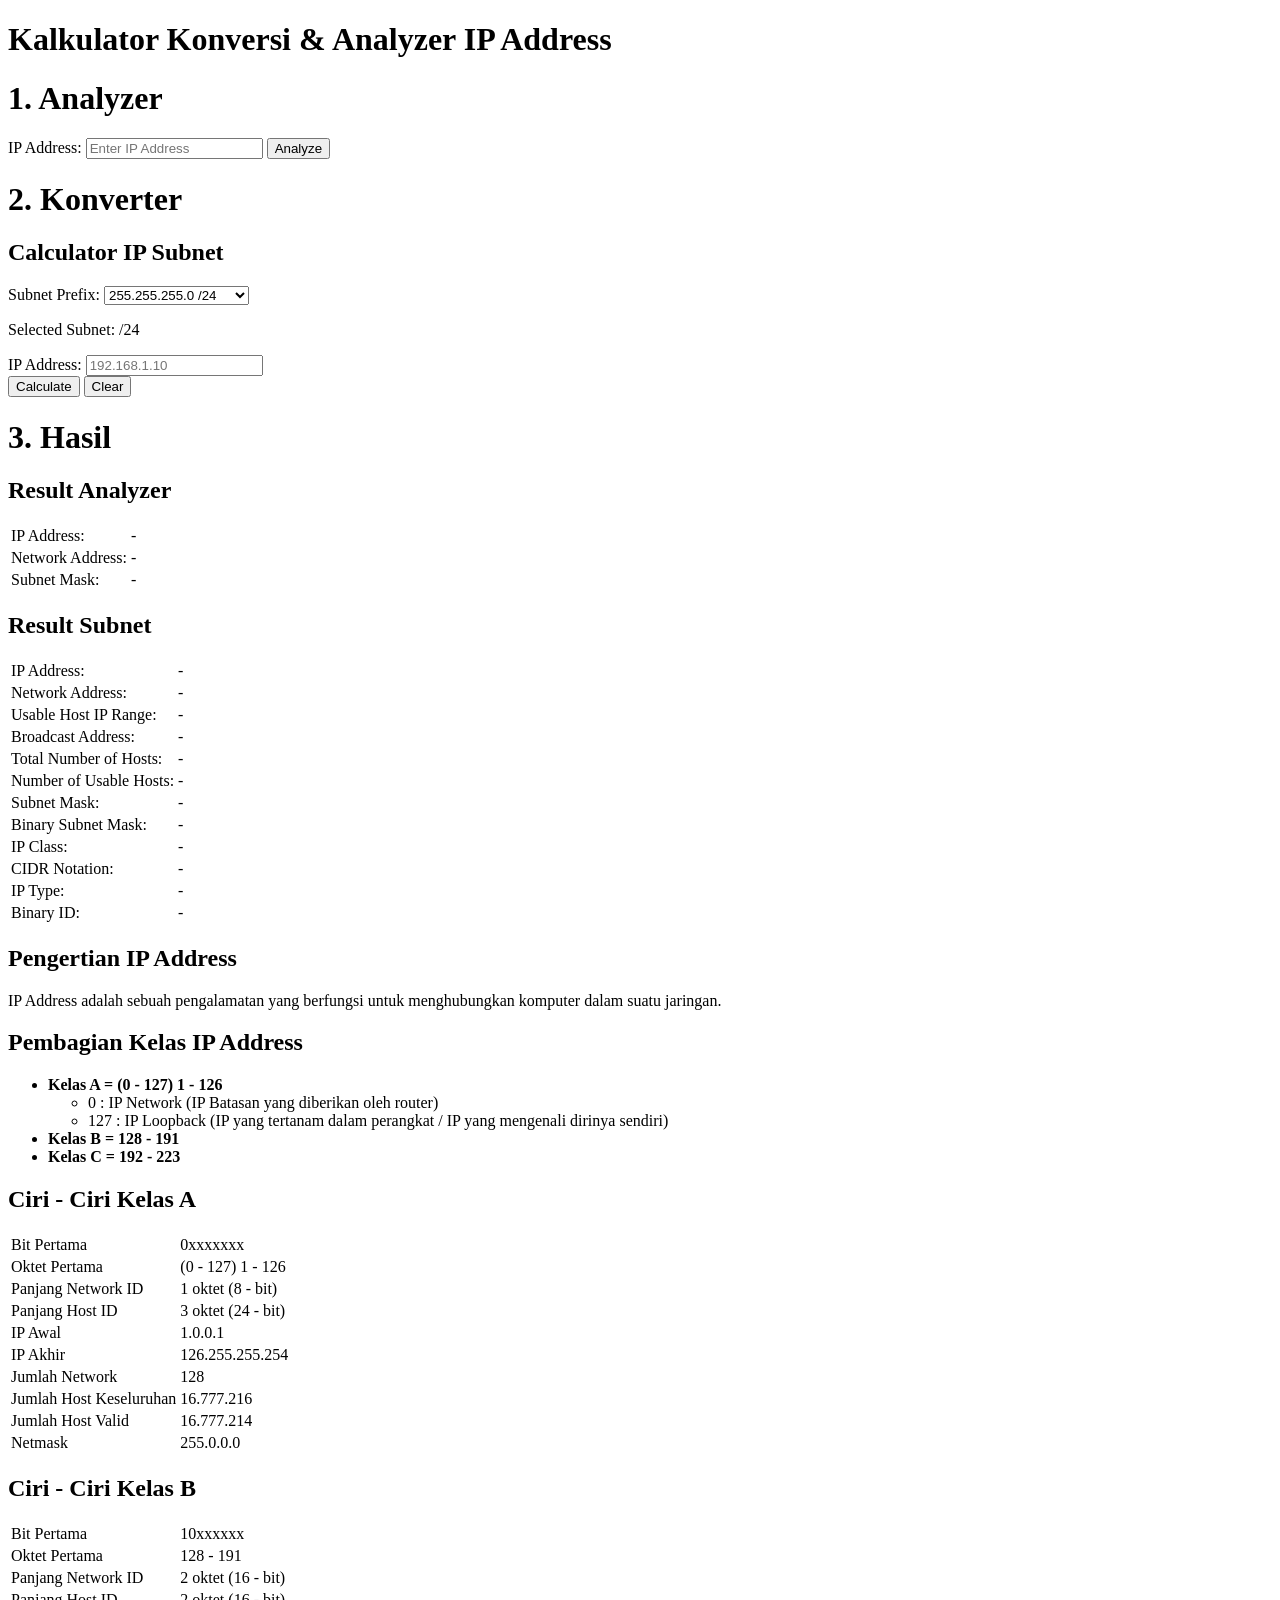
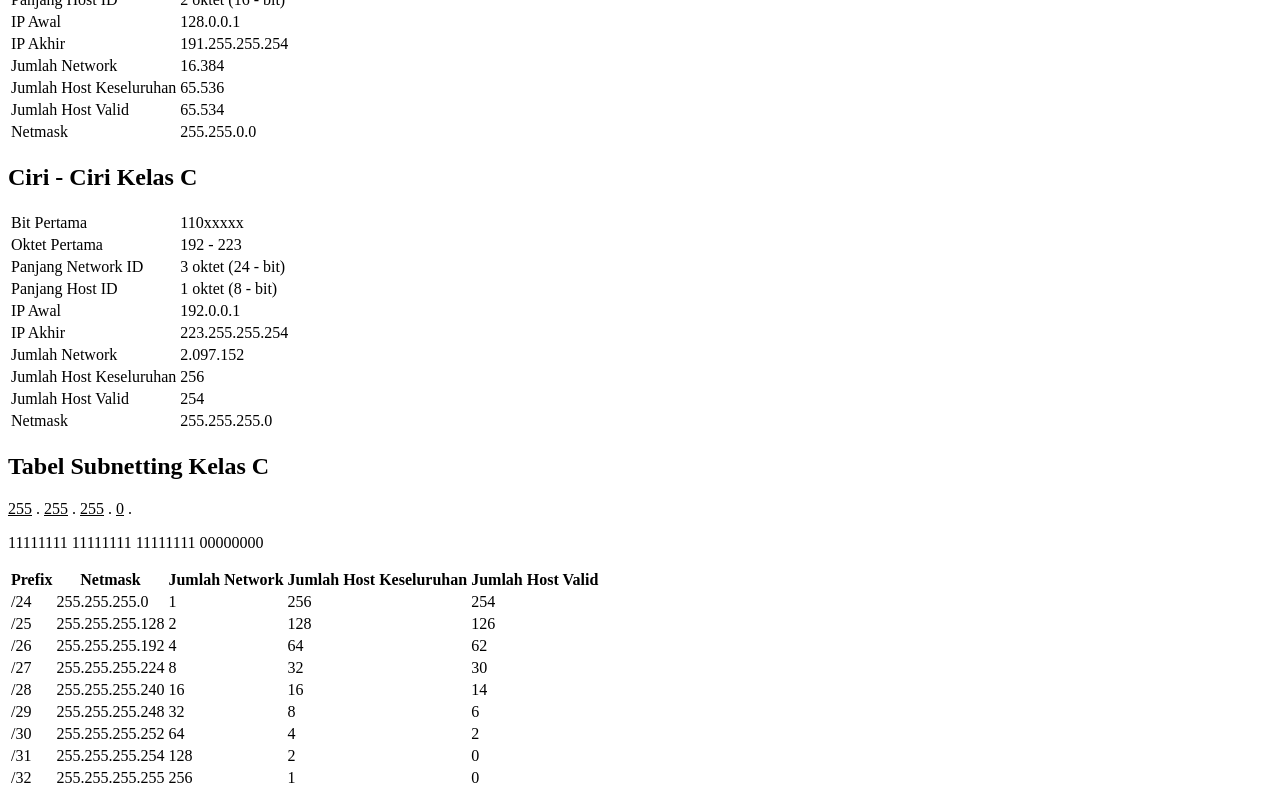
==== (IPv4)-Subnet-Analyzer/index.html @ 28ab00ff "Update HTML structure" ====
<!DOCTYPE html>
<html lang="en">

<head>
    <meta charset="UTF-8">
    <meta name="viewport" content="width=device-width, initial-scale=1.0">
    <title>(IPv4) Subnet Calculator & Analyzer</title>
</head>

<body>

<h1>Kalkulator Konversi & Analyzer IP Address</h1>

<div id="containerUtama">

    <!-- 1. Analyzer -->
    <div class="container" id="containerPertama">
        <h1>1. Analyzer</h1>

        <label for="analyzer-ip-address">IP Address:</label>
        <input type="text" id="analyzer-ip-address" placeholder="Enter IP Address">

        <button type="button" id="btn-analyze">Analyze</button>
    </div>


    <!-- 2. Konverter -->
    <div class="container" id="containerKedua">
        <h1>2. Konverter</h1>
        <h2>Calculator IP Subnet</h2>

        <form id="calculator-form">

            <div>
                <label for="subnet-select">Subnet Prefix:</label>

                <select id="subnet-select" name="subnet">
                    <option value="32">255.255.255.255 /32</option>
                    <option value="31">255.255.255.254 /31</option>
                    <option value="30">255.255.255.252 /30</option>
                    <option value="29">255.255.255.248 /29</option>
                    <option value="28">255.255.255.240 /28</option>
                    <option value="27">255.255.255.224 /27</option>
                    <option value="26">255.255.255.192 /26</option>
                    <option value="25">255.255.255.128 /25</option>
                    <option value="24" selected>255.255.255.0 /24</option>
                </select>

                <p>
                    Selected Subnet:
                    <span id="selected-subnet">/24</span>
                </p>
            </div>

            <div>
                <label for="ip-address">IP Address:</label>
                <input type="text" id="ip-address" name="ip_address" placeholder="192.168.1.10">
            </div>

            <div>
                <button type="button" id="btn-calculate">Calculate</button>
                <button type="reset" id="btn-clear">Clear</button>
            </div>

        </form>
    </div>


    <!-- 3. Hasil -->
    <div class="container" id="containerKetiga">
        <h1>3. Hasil</h1>


        <!-- Result Analyzer -->
        <div class="result-box" id="resultAnalyzer">
            <h2>Result Analyzer</h2>

            <table>
                <tbody>
                    <tr>
                        <td>IP Address:</td>
                        <td id="analyzer-res-ip">-</td>
                    </tr>

                    <tr>
                        <td>Network Address:</td>
                        <td id="analyzer-res-network">-</td>
                    </tr>

                    <tr>
                        <td>Subnet Mask:</td>
                        <td id="analyzer-res-netmask">-</td>
                    </tr>
                </tbody>
            </table>
        </div>


        <!-- Result Subnet -->
        <div class="result-box" id="resultSubnet">
            <h2>Result Subnet</h2>

            <table>
                <tbody>
                    <tr>
                        <td>IP Address:</td>
                        <td id="res-ip">-</td>
                    </tr>

                    <tr>
                        <td>Network Address:</td>
                        <td id="res-network">-</td>
                    </tr>

                    <tr>
                        <td>Usable Host IP Range:</td>
                        <td id="res-range">-</td>
                    </tr>

                    <tr>
                        <td>Broadcast Address:</td>
                        <td id="res-broadcast">-</td>
                    </tr>

                    <tr>
                        <td>Total Number of Hosts:</td>
                        <td id="res-total-hosts">-</td>
                    </tr>

                    <tr>
                        <td>Number of Usable Hosts:</td>
                        <td id="res-usable-hosts">-</td>
                    </tr>

                    <tr>
                        <td>Subnet Mask:</td>
                        <td id="res-netmask">-</td>
                    </tr>

                    <tr>
                        <td>Binary Subnet Mask:</td>
                        <td id="res-binary-netmask">-</td>
                    </tr>

                    <tr>
                        <td>IP Class:</td>
                        <td id="res-class">-</td>
                    </tr>

                    <tr>
                        <td>CIDR Notation:</td>
                        <td id="res-cidr">-</td>
                    </tr>

                    <tr>
                        <td>IP Type:</td>
                        <td id="res-type">-</td>
                    </tr>

                    <tr>
                        <td>Binary ID:</td>
                        <td id="res-binary-id">-</td>
                    </tr>
                </tbody>
            </table>
        </div>

    </div>

</div>


<!-- Teori -->
<div id="containerTeori">

    <!-- Pengertian IP Address -->
    <section id="pengertian-ip">
        <h2>Pengertian IP Address</h2>

        <p>
            IP Address adalah sebuah pengalamatan yang berfungsi untuk
            menghubungkan komputer dalam suatu jaringan.
        </p>

        <h2>Pembagian Kelas IP Address</h2>

        <ul>
            <li>
                <strong>Kelas A = (0 - 127) 1 - 126</strong>
                <ul>
                    <li>0 : IP Network (IP Batasan yang diberikan oleh router)</li>
                    <li>
                        127 : IP Loopback
                        (IP yang tertanam dalam perangkat / IP yang mengenali dirinya sendiri)
                    </li>
                </ul>
            </li>

            <li><strong>Kelas B = 128 - 191</strong></li>
            <li><strong>Kelas C = 192 - 223</strong></li>
        </ul>
    </section>


    <!-- Ciri-Ciri Kelas A -->
    <section class="ip-class" id="kelasA">
        <h2>Ciri - Ciri Kelas A</h2>

        <table>
            <tbody>
                <tr>
                    <td>Bit Pertama</td>
                    <td>0xxxxxxx</td>
                </tr>

                <tr>
                    <td>Oktet Pertama</td>
                    <td>(0 - 127) 1 - 126</td>
                </tr>

                <tr>
                    <td>Panjang Network ID</td>
                    <td>1 oktet (8 - bit)</td>
                </tr>

                <tr>
                    <td>Panjang Host ID</td>
                    <td>3 oktet (24 - bit)</td>
                </tr>

                <tr>
                    <td>IP Awal</td>
                    <td>1.0.0.1</td>
                </tr>

                <tr>
                    <td>IP Akhir</td>
                    <td>126.255.255.254</td>
                </tr>

                <tr>
                    <td>Jumlah Network</td>
                    <td>128</td>
                </tr>

                <tr>
                    <td>Jumlah Host Keseluruhan</td>
                    <td>16.777.216</td>
                </tr>

                <tr>
                    <td>Jumlah Host Valid</td>
                    <td>16.777.214</td>
                </tr>

                <tr>
                    <td>Netmask</td>
                    <td>255.0.0.0</td>
                </tr>
            </tbody>
        </table>
    </section>


    <!-- Ciri-Ciri Kelas B -->
    <section class="ip-class" id="kelasB">
        <h2>Ciri - Ciri Kelas B</h2>

        <table>
            <tbody>
                <tr>
                    <td>Bit Pertama</td>
                    <td>10xxxxxx</td>
                </tr>

                <tr>
                    <td>Oktet Pertama</td>
                    <td>128 - 191</td>
                </tr>

                <tr>
                    <td>Panjang Network ID</td>
                    <td>2 oktet (16 - bit)</td>
                </tr>

                <tr>
                    <td>Panjang Host ID</td>
                    <td>2 oktet (16 - bit)</td>
                </tr>

                <tr>
                    <td>IP Awal</td>
                    <td>128.0.0.1</td>
                </tr>

                <tr>
                    <td>IP Akhir</td>
                    <td>191.255.255.254</td>
                </tr>

                <tr>
                    <td>Jumlah Network</td>
                    <td>16.384</td>
                </tr>

                <tr>
                    <td>Jumlah Host Keseluruhan</td>
                    <td>65.536</td>
                </tr>

                <tr>
                    <td>Jumlah Host Valid</td>
                    <td>65.534</td>
                </tr>

                <tr>
                    <td>Netmask</td>
                    <td>255.255.0.0</td>
                </tr>
            </tbody>
        </table>
    </section>


    <!-- Ciri-Ciri Kelas C -->
    <section class="ip-class" id="kelasC">
        <h2>Ciri - Ciri Kelas C</h2>

        <table>
            <tbody>
                <tr>
                    <td>Bit Pertama</td>
                    <td>110xxxxx</td>
                </tr>

                <tr>
                    <td>Oktet Pertama</td>
                    <td>192 - 223</td>
                </tr>

                <tr>
                    <td>Panjang Network ID</td>
                    <td>3 oktet (24 - bit)</td>
                </tr>

                <tr>
                    <td>Panjang Host ID</td>
                    <td>1 oktet (8 - bit)</td>
                </tr>

                <tr>
                    <td>IP Awal</td>
                    <td>192.0.0.1</td>
                </tr>

                <tr>
                    <td>IP Akhir</td>
                    <td>223.255.255.254</td>
                </tr>

                <tr>
                    <td>Jumlah Network</td>
                    <td>2.097.152</td>
                </tr>

                <tr>
                    <td>Jumlah Host Keseluruhan</td>
                    <td>256</td>
                </tr>

                <tr>
                    <td>Jumlah Host Valid</td>
                    <td>254</td>
                </tr>

                <tr>
                    <td>Netmask</td>
                    <td>255.255.255.0</td>
                </tr>
            </tbody>
        </table>
    </section>


    <!-- Tabel Subnetting Kelas C -->
    <section id="subnetting-kelas-c">
        <h2>Tabel Subnetting Kelas C</h2>

        <p><u>255</u> . <u>255</u> . <u>255</u> . <u>0</u> .</p>
        <p>11111111 11111111 11111111 00000000</p>

        <table>
            <thead>
                <tr>
                    <th>Prefix</th>
                    <th>Netmask</th>
                    <th>Jumlah Network</th>
                    <th>Jumlah Host Keseluruhan</th>
                    <th>Jumlah Host Valid</th>
                </tr>
            </thead>

            <tbody>
                <tr>
                    <td>/24</td>
                    <td>255.255.255.0</td>
                    <td>1</td>
                    <td>256</td>
                    <td>254</td>
                </tr>

                <tr>
                    <td>/25</td>
                    <td>255.255.255.128</td>
                    <td>2</td>
                    <td>128</td>
                    <td>126</td>
                </tr>

                <tr>
                    <td>/26</td>
                    <td>255.255.255.192</td>
                    <td>4</td>
                    <td>64</td>
                    <td>62</td>
                </tr>

                <tr>
                    <td>/27</td>
                    <td>255.255.255.224</td>
                    <td>8</td>
                    <td>32</td>
                    <td>30</td>
                </tr>

                <tr>
                    <td>/28</td>
                    <td>255.255.255.240</td>
                    <td>16</td>
                    <td>16</td>
                    <td>14</td>
                </tr>

                <tr>
                    <td>/29</td>
                    <td>255.255.255.248</td>
                    <td>32</td>
                    <td>8</td>
                    <td>6</td>
                </tr>

                <tr>
                    <td>/30</td>
                    <td>255.255.255.252</td>
                    <td>64</td>
                    <td>4</td>
                    <td>2</td>
                </tr>

                <tr>
                    <td>/31</td>
                    <td>255.255.255.254</td>
                    <td>128</td>
                    <td>2</td>
                    <td>0</td>
                </tr>

                <tr>
                    <td>/32</td>
                    <td>255.255.255.255</td>
                    <td>256</td>
                    <td>1</td>
                    <td>0</td>
                </tr>
            </tbody>
        </table>

    </section>

</div>

</body>

</html>
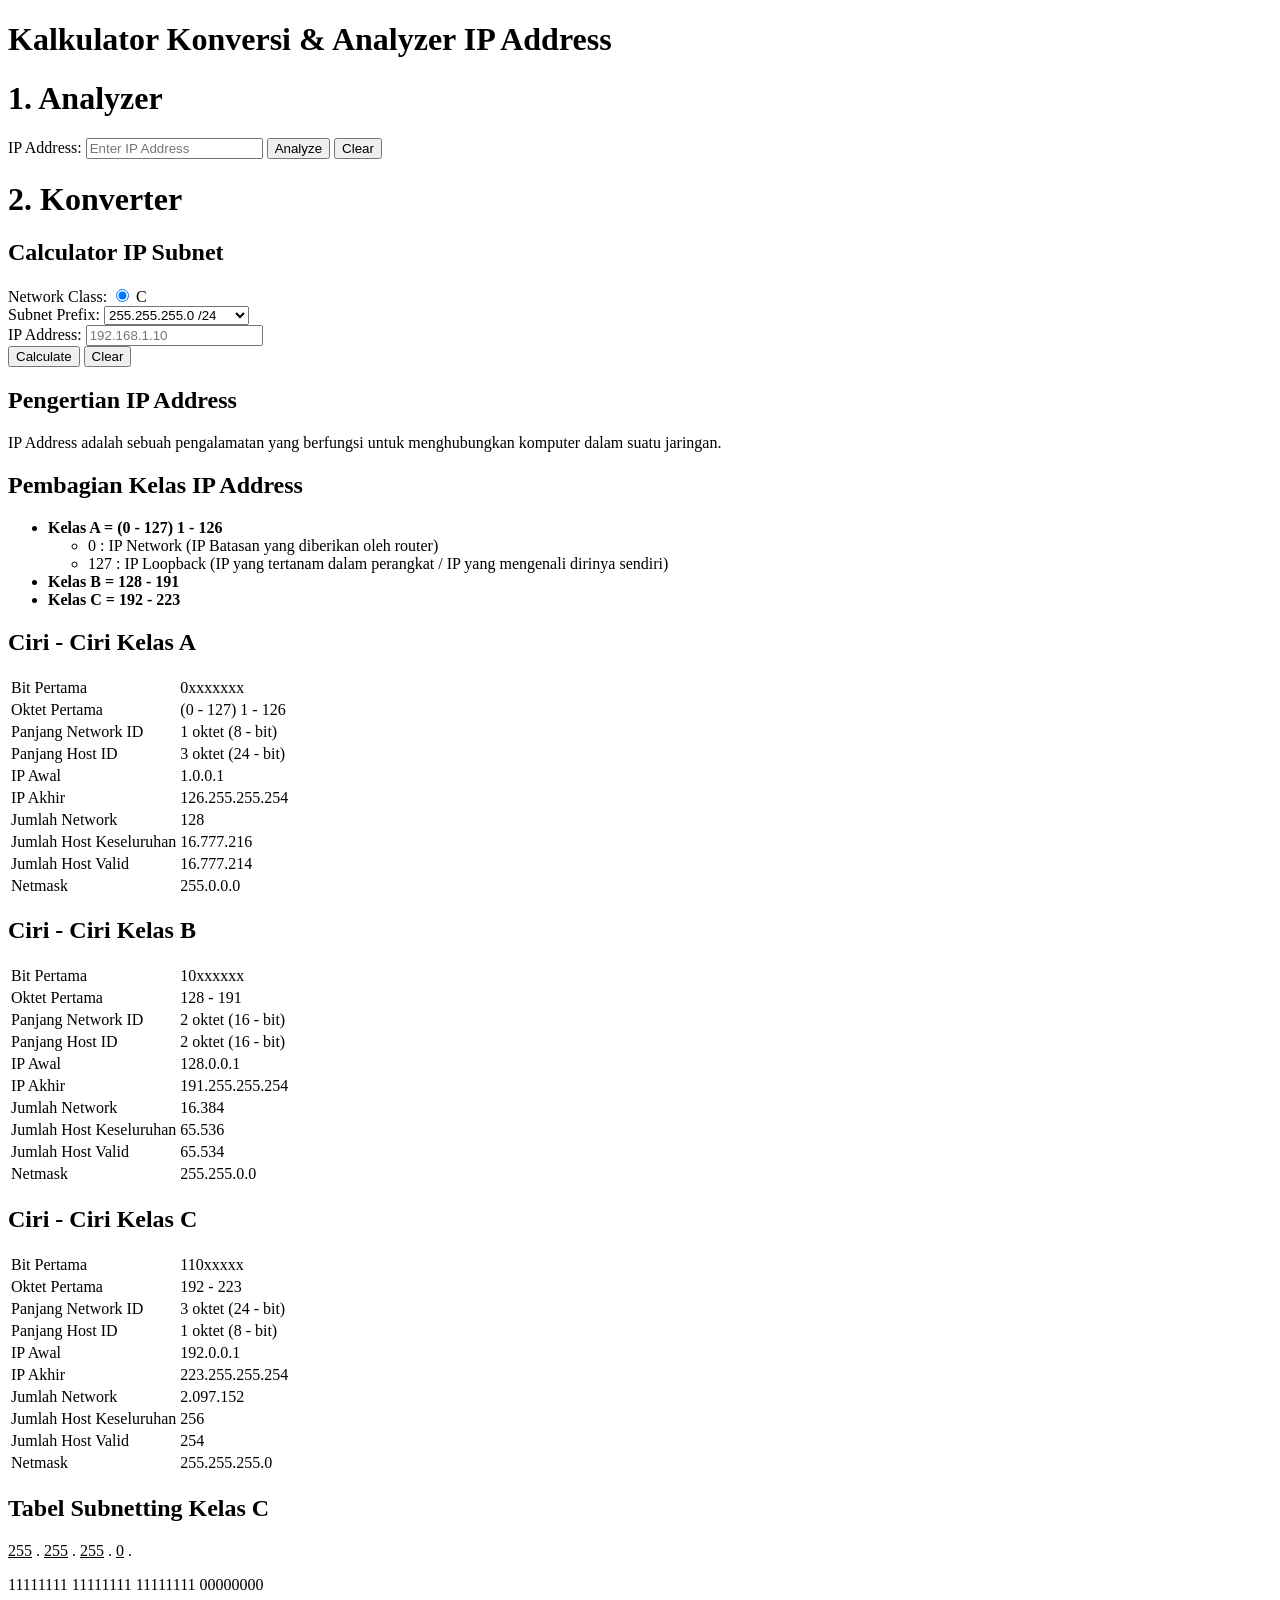
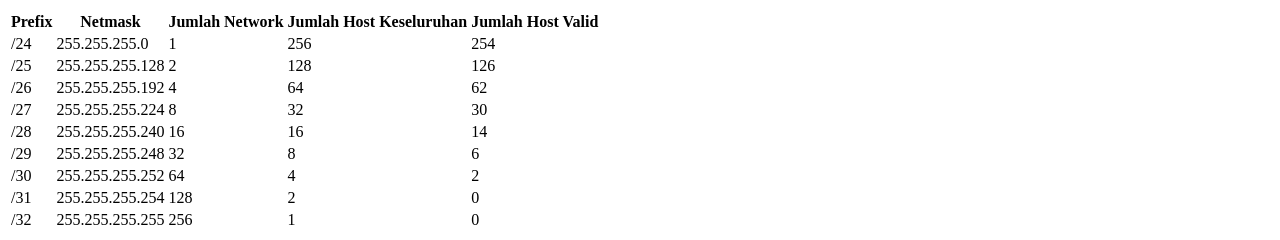
==== commit dca724e2: "feat: add IPv4 subnet analyzer and Class C calculator validation/output in js" ====
--- a/(IPv4)-Subnet-Analyzer/index.html
+++ b/(IPv4)-Subnet-Analyzer/index.html
@@ -9,476 +9,478 @@
 
 <body>
 
-<h1>Kalkulator Konversi & Analyzer IP Address</h1>
-
-<div id="containerUtama">
-
-    <!-- 1. Analyzer -->
-    <div class="container" id="containerPertama">
-        <h1>1. Analyzer</h1>
-
-        <label for="analyzer-ip-address">IP Address:</label>
-        <input type="text" id="analyzer-ip-address" placeholder="Enter IP Address">
-
-        <button type="button" id="btn-analyze">Analyze</button>
+    <h1>Kalkulator Konversi & Analyzer IP Address</h1>
+
+    <div id="containerUtama">
+
+        <!-- 1. Analyzer -->
+        <div class="container" id="containerPertama">
+            <h1>1. Analyzer</h1>
+
+            <label for="analyzer-ip-address">IP Address:</label>
+            <input type="text" id="analyzer-ip-address" placeholder="Enter IP Address">
+
+            <button type="button" id="btn-analyze">Analyze</button>
+            <button type="button" id="btn-clear-analyzer">Clear</button>
+
+            <!-- Hasil Analyzer muncul setelah tombol Analyze ditekan. -->
+            <div class="result-box" id="resultAnalyzer" hidden>
+                <h2>Result Analyzer</h2>
+
+                <table>
+                    <tbody>
+                        <tr>
+                            <td>IP Address:</td>
+                            <td id="analyzer-res-ip">-</td>
+                        </tr>
+                        <tr>
+                            <td>IP Class:</td>
+                            <td id="analyzer-res-class">-</td>
+                        </tr>
+                        <tr>
+                            <td>IP Range:</td>
+                            <td id="analyzer-res-range">-</td>
+                        </tr>
+                        <tr>
+                            <td>Network Address:</td>
+                            <td id="analyzer-res-network">-</td>
+                        </tr>
+                        <tr>
+                            <td>Default Subnet Mask:</td>
+                            <td id="analyzer-res-netmask">-</td>
+                        </tr>
+                        <tr>
+                            <td>Binary IP Address:</td>
+                            <td id="analyzer-res-binary">-</td>
+                        </tr>
+                    </tbody>
+                </table>
+            </div>
+        </div>
+
+
+        <!-- 2. Konverter -->
+        <div class="container" id="containerKedua">
+            <h1>2. Konverter</h1>
+            <h2>Calculator IP Subnet</h2>
+
+            <form id="calculator-form">
+
+                <div>
+                    <span>Network Class:</span>
+                    <input type="radio" id="network-class-c" name="network-class" value="C" checked>
+                    <label for="network-class-c">C</label>
+                </div>
+
+                <div>
+                    <label for="subnet-select">Subnet Prefix:</label>
+
+                    <select id="subnet-select" name="subnet">
+                        <option value="32">255.255.255.255 /32</option>
+                        <option value="31">255.255.255.254 /31</option>
+                        <option value="30">255.255.255.252 /30</option>
+                        <option value="29">255.255.255.248 /29</option>
+                        <option value="28">255.255.255.240 /28</option>
+                        <option value="27">255.255.255.224 /27</option>
+                        <option value="26">255.255.255.192 /26</option>
+                        <option value="25">255.255.255.128 /25</option>
+                        <option value="24" selected>255.255.255.0 /24</option>
+                    </select>
+
+                </div>
+
+                <div>
+                    <label for="ip-address">IP Address:</label>
+                    <input type="text" id="ip-address" name="ip_address" placeholder="192.168.1.10">
+                </div>
+
+                <div>
+                    <button type="button" id="btn-calculate">Calculate</button>
+                    <button type="reset" id="btn-clear">Clear</button>
+                </div>
+
+            </form>
+
+            <!-- Pesan validasi tampil tanpa memindahkan pengguna dari halaman. -->
+            <p id="calculator-message" role="alert" hidden></p>
+
+            <!-- Hasil Calculator muncul setelah tombol Calculate ditekan. -->
+            <div class="result-box" id="resultSubnet" hidden>
+                <h2>Result Subnet</h2>
+
+                <table>
+                    <tbody>
+                        <tr>
+                            <td>IP Address:</td>
+                            <td id="res-ip">-</td>
+                        </tr>
+
+                        <tr>
+                            <td>Network Address:</td>
+                            <td id="res-network">-</td>
+                        </tr>
+
+                        <tr>
+                            <td>Usable Host IP Range:</td>
+                            <td id="res-range">-</td>
+                        </tr>
+
+                        <tr>
+                            <td>Broadcast Address:</td>
+                            <td id="res-broadcast">-</td>
+                        </tr>
+
+                        <tr>
+                            <td>Total Number of Hosts:</td>
+                            <td id="res-total-hosts">-</td>
+                        </tr>
+
+                        <tr>
+                            <td>Number of Usable Hosts:</td>
+                            <td id="res-usable-hosts">-</td>
+                        </tr>
+
+                        <tr>
+                            <td>Subnet Mask:</td>
+                            <td id="res-netmask">-</td>
+                        </tr>
+
+                        <tr>
+                            <td>Binary Subnet Mask:</td>
+                            <td id="res-binary-netmask">-</td>
+                        </tr>
+
+                        <tr>
+                            <td>IP Class:</td>
+                            <td id="res-class">-</td>
+                        </tr>
+
+                        <tr>
+                            <td>CIDR Notation / Short:</td>
+                            <td id="res-cidr">-</td>
+                        </tr>
+
+                        <tr>
+                            <td>Binary ID:</td>
+                            <td id="res-binary-id">-</td>
+                        </tr>
+                    </tbody>
+                </table>
+            </div>
+        </div>
+
     </div>
 
 
-    <!-- 2. Konverter -->
-    <div class="container" id="containerKedua">
-        <h1>2. Konverter</h1>
-        <h2>Calculator IP Subnet</h2>
-
-        <form id="calculator-form">
-
-            <div>
-                <label for="subnet-select">Subnet Prefix:</label>
-
-                <select id="subnet-select" name="subnet">
-                    <option value="32">255.255.255.255 /32</option>
-                    <option value="31">255.255.255.254 /31</option>
-                    <option value="30">255.255.255.252 /30</option>
-                    <option value="29">255.255.255.248 /29</option>
-                    <option value="28">255.255.255.240 /28</option>
-                    <option value="27">255.255.255.224 /27</option>
-                    <option value="26">255.255.255.192 /26</option>
-                    <option value="25">255.255.255.128 /25</option>
-                    <option value="24" selected>255.255.255.0 /24</option>
-                </select>
-
-                <p>
-                    Selected Subnet:
-                    <span id="selected-subnet">/24</span>
-                </p>
-            </div>
-
-            <div>
-                <label for="ip-address">IP Address:</label>
-                <input type="text" id="ip-address" name="ip_address" placeholder="192.168.1.10">
-            </div>
-
-            <div>
-                <button type="button" id="btn-calculate">Calculate</button>
-                <button type="reset" id="btn-clear">Clear</button>
-            </div>
-
-        </form>
-    </div>
-
-
-    <!-- 3. Hasil -->
-    <div class="container" id="containerKetiga">
-        <h1>3. Hasil</h1>
-
-
-        <!-- Result Analyzer -->
-        <div class="result-box" id="resultAnalyzer">
-            <h2>Result Analyzer</h2>
+    <!-- Teori -->
+    <div id="containerTeori">
+
+        <!-- Pengertian IP Address -->
+        <section id="pengertian-ip">
+            <h2>Pengertian IP Address</h2>
+
+            <p>
+                IP Address adalah sebuah pengalamatan yang berfungsi untuk
+                menghubungkan komputer dalam suatu jaringan.
+            </p>
+
+            <h2>Pembagian Kelas IP Address</h2>
+
+            <ul>
+                <li>
+                    <strong>Kelas A = (0 - 127) 1 - 126</strong>
+                    <ul>
+                        <li>0 : IP Network (IP Batasan yang diberikan oleh router)</li>
+                        <li>
+                            127 : IP Loopback
+                            (IP yang tertanam dalam perangkat / IP yang mengenali dirinya sendiri)
+                        </li>
+                    </ul>
+                </li>
+
+                <li><strong>Kelas B = 128 - 191</strong></li>
+                <li><strong>Kelas C = 192 - 223</strong></li>
+            </ul>
+        </section>
+
+
+        <!-- Ciri-Ciri Kelas A -->
+        <section class="ip-class" id="kelasA">
+            <h2>Ciri - Ciri Kelas A</h2>
 
             <table>
                 <tbody>
                     <tr>
-                        <td>IP Address:</td>
-                        <td id="analyzer-res-ip">-</td>
-                    </tr>
-
-                    <tr>
-                        <td>Network Address:</td>
-                        <td id="analyzer-res-network">-</td>
-                    </tr>
-
-                    <tr>
-                        <td>Subnet Mask:</td>
-                        <td id="analyzer-res-netmask">-</td>
+                        <td>Bit Pertama</td>
+                        <td>0xxxxxxx</td>
+                    </tr>
+
+                    <tr>
+                        <td>Oktet Pertama</td>
+                        <td>(0 - 127) 1 - 126</td>
+                    </tr>
+
+                    <tr>
+                        <td>Panjang Network ID</td>
+                        <td>1 oktet (8 - bit)</td>
+                    </tr>
+
+                    <tr>
+                        <td>Panjang Host ID</td>
+                        <td>3 oktet (24 - bit)</td>
+                    </tr>
+
+                    <tr>
+                        <td>IP Awal</td>
+                        <td>1.0.0.1</td>
+                    </tr>
+
+                    <tr>
+                        <td>IP Akhir</td>
+                        <td>126.255.255.254</td>
+                    </tr>
+
+                    <tr>
+                        <td>Jumlah Network</td>
+                        <td>128</td>
+                    </tr>
+
+                    <tr>
+                        <td>Jumlah Host Keseluruhan</td>
+                        <td>16.777.216</td>
+                    </tr>
+
+                    <tr>
+                        <td>Jumlah Host Valid</td>
+                        <td>16.777.214</td>
+                    </tr>
+
+                    <tr>
+                        <td>Netmask</td>
+                        <td>255.0.0.0</td>
                     </tr>
                 </tbody>
             </table>
-        </div>
-
-
-        <!-- Result Subnet -->
-        <div class="result-box" id="resultSubnet">
-            <h2>Result Subnet</h2>
+        </section>
+
+
+        <!-- Ciri-Ciri Kelas B -->
+        <section class="ip-class" id="kelasB">
+            <h2>Ciri - Ciri Kelas B</h2>
 
             <table>
                 <tbody>
                     <tr>
-                        <td>IP Address:</td>
-                        <td id="res-ip">-</td>
-                    </tr>
-
-                    <tr>
-                        <td>Network Address:</td>
-                        <td id="res-network">-</td>
-                    </tr>
-
-                    <tr>
-                        <td>Usable Host IP Range:</td>
-                        <td id="res-range">-</td>
-                    </tr>
-
-                    <tr>
-                        <td>Broadcast Address:</td>
-                        <td id="res-broadcast">-</td>
-                    </tr>
-
-                    <tr>
-                        <td>Total Number of Hosts:</td>
-                        <td id="res-total-hosts">-</td>
-                    </tr>
-
-                    <tr>
-                        <td>Number of Usable Hosts:</td>
-                        <td id="res-usable-hosts">-</td>
-                    </tr>
-
-                    <tr>
-                        <td>Subnet Mask:</td>
-                        <td id="res-netmask">-</td>
-                    </tr>
-
-                    <tr>
-                        <td>Binary Subnet Mask:</td>
-                        <td id="res-binary-netmask">-</td>
-                    </tr>
-
-                    <tr>
-                        <td>IP Class:</td>
-                        <td id="res-class">-</td>
-                    </tr>
-
-                    <tr>
-                        <td>CIDR Notation:</td>
-                        <td id="res-cidr">-</td>
-                    </tr>
-
-                    <tr>
-                        <td>IP Type:</td>
-                        <td id="res-type">-</td>
-                    </tr>
-
-                    <tr>
-                        <td>Binary ID:</td>
-                        <td id="res-binary-id">-</td>
+                        <td>Bit Pertama</td>
+                        <td>10xxxxxx</td>
+                    </tr>
+
+                    <tr>
+                        <td>Oktet Pertama</td>
+                        <td>128 - 191</td>
+                    </tr>
+
+                    <tr>
+                        <td>Panjang Network ID</td>
+                        <td>2 oktet (16 - bit)</td>
+                    </tr>
+
+                    <tr>
+                        <td>Panjang Host ID</td>
+                        <td>2 oktet (16 - bit)</td>
+                    </tr>
+
+                    <tr>
+                        <td>IP Awal</td>
+                        <td>128.0.0.1</td>
+                    </tr>
+
+                    <tr>
+                        <td>IP Akhir</td>
+                        <td>191.255.255.254</td>
+                    </tr>
+
+                    <tr>
+                        <td>Jumlah Network</td>
+                        <td>16.384</td>
+                    </tr>
+
+                    <tr>
+                        <td>Jumlah Host Keseluruhan</td>
+                        <td>65.536</td>
+                    </tr>
+
+                    <tr>
+                        <td>Jumlah Host Valid</td>
+                        <td>65.534</td>
+                    </tr>
+
+                    <tr>
+                        <td>Netmask</td>
+                        <td>255.255.0.0</td>
                     </tr>
                 </tbody>
             </table>
-        </div>
+        </section>
+
+
+        <!-- Ciri-Ciri Kelas C -->
+        <section class="ip-class" id="kelasC">
+            <h2>Ciri - Ciri Kelas C</h2>
+
+            <table>
+                <tbody>
+                    <tr>
+                        <td>Bit Pertama</td>
+                        <td>110xxxxx</td>
+                    </tr>
+
+                    <tr>
+                        <td>Oktet Pertama</td>
+                        <td>192 - 223</td>
+                    </tr>
+
+                    <tr>
+                        <td>Panjang Network ID</td>
+                        <td>3 oktet (24 - bit)</td>
+                    </tr>
+
+                    <tr>
+                        <td>Panjang Host ID</td>
+                        <td>1 oktet (8 - bit)</td>
+                    </tr>
+
+                    <tr>
+                        <td>IP Awal</td>
+                        <td>192.0.0.1</td>
+                    </tr>
+
+                    <tr>
+                        <td>IP Akhir</td>
+                        <td>223.255.255.254</td>
+                    </tr>
+
+                    <tr>
+                        <td>Jumlah Network</td>
+                        <td>2.097.152</td>
+                    </tr>
+
+                    <tr>
+                        <td>Jumlah Host Keseluruhan</td>
+                        <td>256</td>
+                    </tr>
+
+                    <tr>
+                        <td>Jumlah Host Valid</td>
+                        <td>254</td>
+                    </tr>
+
+                    <tr>
+                        <td>Netmask</td>
+                        <td>255.255.255.0</td>
+                    </tr>
+                </tbody>
+            </table>
+        </section>
+
+
+        <!-- Tabel Subnetting Kelas C -->
+        <section id="subnetting-kelas-c">
+            <h2>Tabel Subnetting Kelas C</h2>
+
+            <p><u>255</u> . <u>255</u> . <u>255</u> . <u>0</u> .</p>
+            <p>11111111 11111111 11111111 00000000</p>
+
+            <table>
+                <thead>
+                    <tr>
+                        <th>Prefix</th>
+                        <th>Netmask</th>
+                        <th>Jumlah Network</th>
+                        <th>Jumlah Host Keseluruhan</th>
+                        <th>Jumlah Host Valid</th>
+                    </tr>
+                </thead>
+
+                <tbody>
+                    <tr>
+                        <td>/24</td>
+                        <td>255.255.255.0</td>
+                        <td>1</td>
+                        <td>256</td>
+                        <td>254</td>
+                    </tr>
+
+                    <tr>
+                        <td>/25</td>
+                        <td>255.255.255.128</td>
+                        <td>2</td>
+                        <td>128</td>
+                        <td>126</td>
+                    </tr>
+
+                    <tr>
+                        <td>/26</td>
+                        <td>255.255.255.192</td>
+                        <td>4</td>
+                        <td>64</td>
+                        <td>62</td>
+                    </tr>
+
+                    <tr>
+                        <td>/27</td>
+                        <td>255.255.255.224</td>
+                        <td>8</td>
+                        <td>32</td>
+                        <td>30</td>
+                    </tr>
+
+                    <tr>
+                        <td>/28</td>
+                        <td>255.255.255.240</td>
+                        <td>16</td>
+                        <td>16</td>
+                        <td>14</td>
+                    </tr>
+
+                    <tr>
+                        <td>/29</td>
+                        <td>255.255.255.248</td>
+                        <td>32</td>
+                        <td>8</td>
+                        <td>6</td>
+                    </tr>
+
+                    <tr>
+                        <td>/30</td>
+                        <td>255.255.255.252</td>
+                        <td>64</td>
+                        <td>4</td>
+                        <td>2</td>
+                    </tr>
+
+                    <tr>
+                        <td>/31</td>
+                        <td>255.255.255.254</td>
+                        <td>128</td>
+                        <td>2</td>
+                        <td>0</td>
+                    </tr>
+
+                    <tr>
+                        <td>/32</td>
+                        <td>255.255.255.255</td>
+                        <td>256</td>
+                        <td>1</td>
+                        <td>0</td>
+                    </tr>
+                </tbody>
+            </table>
+
+        </section>
 
     </div>
-
-</div>
-
-
-<!-- Teori -->
-<div id="containerTeori">
-
-    <!-- Pengertian IP Address -->
-    <section id="pengertian-ip">
-        <h2>Pengertian IP Address</h2>
-
-        <p>
-            IP Address adalah sebuah pengalamatan yang berfungsi untuk
-            menghubungkan komputer dalam suatu jaringan.
-        </p>
-
-        <h2>Pembagian Kelas IP Address</h2>
-
-        <ul>
-            <li>
-                <strong>Kelas A = (0 - 127) 1 - 126</strong>
-                <ul>
-                    <li>0 : IP Network (IP Batasan yang diberikan oleh router)</li>
-                    <li>
-                        127 : IP Loopback
-                        (IP yang tertanam dalam perangkat / IP yang mengenali dirinya sendiri)
-                    </li>
-                </ul>
-            </li>
-
-            <li><strong>Kelas B = 128 - 191</strong></li>
-            <li><strong>Kelas C = 192 - 223</strong></li>
-        </ul>
-    </section>
-
-
-    <!-- Ciri-Ciri Kelas A -->
-    <section class="ip-class" id="kelasA">
-        <h2>Ciri - Ciri Kelas A</h2>
-
-        <table>
-            <tbody>
-                <tr>
-                    <td>Bit Pertama</td>
-                    <td>0xxxxxxx</td>
-                </tr>
-
-                <tr>
-                    <td>Oktet Pertama</td>
-                    <td>(0 - 127) 1 - 126</td>
-                </tr>
-
-                <tr>
-                    <td>Panjang Network ID</td>
-                    <td>1 oktet (8 - bit)</td>
-                </tr>
-
-                <tr>
-                    <td>Panjang Host ID</td>
-                    <td>3 oktet (24 - bit)</td>
-                </tr>
-
-                <tr>
-                    <td>IP Awal</td>
-                    <td>1.0.0.1</td>
-                </tr>
-
-                <tr>
-                    <td>IP Akhir</td>
-                    <td>126.255.255.254</td>
-                </tr>
-
-                <tr>
-                    <td>Jumlah Network</td>
-                    <td>128</td>
-                </tr>
-
-                <tr>
-                    <td>Jumlah Host Keseluruhan</td>
-                    <td>16.777.216</td>
-                </tr>
-
-                <tr>
-                    <td>Jumlah Host Valid</td>
-                    <td>16.777.214</td>
-                </tr>
-
-                <tr>
-                    <td>Netmask</td>
-                    <td>255.0.0.0</td>
-                </tr>
-            </tbody>
-        </table>
-    </section>
-
-
-    <!-- Ciri-Ciri Kelas B -->
-    <section class="ip-class" id="kelasB">
-        <h2>Ciri - Ciri Kelas B</h2>
-
-        <table>
-            <tbody>
-                <tr>
-                    <td>Bit Pertama</td>
-                    <td>10xxxxxx</td>
-                </tr>
-
-                <tr>
-                    <td>Oktet Pertama</td>
-                    <td>128 - 191</td>
-                </tr>
-
-                <tr>
-                    <td>Panjang Network ID</td>
-                    <td>2 oktet (16 - bit)</td>
-                </tr>
-
-                <tr>
-                    <td>Panjang Host ID</td>
-                    <td>2 oktet (16 - bit)</td>
-                </tr>
-
-                <tr>
-                    <td>IP Awal</td>
-                    <td>128.0.0.1</td>
-                </tr>
-
-                <tr>
-                    <td>IP Akhir</td>
-                    <td>191.255.255.254</td>
-                </tr>
-
-                <tr>
-                    <td>Jumlah Network</td>
-                    <td>16.384</td>
-                </tr>
-
-                <tr>
-                    <td>Jumlah Host Keseluruhan</td>
-                    <td>65.536</td>
-                </tr>
-
-                <tr>
-                    <td>Jumlah Host Valid</td>
-                    <td>65.534</td>
-                </tr>
-
-                <tr>
-                    <td>Netmask</td>
-                    <td>255.255.0.0</td>
-                </tr>
-            </tbody>
-        </table>
-    </section>
-
-
-    <!-- Ciri-Ciri Kelas C -->
-    <section class="ip-class" id="kelasC">
-        <h2>Ciri - Ciri Kelas C</h2>
-
-        <table>
-            <tbody>
-                <tr>
-                    <td>Bit Pertama</td>
-                    <td>110xxxxx</td>
-                </tr>
-
-                <tr>
-                    <td>Oktet Pertama</td>
-                    <td>192 - 223</td>
-                </tr>
-
-                <tr>
-                    <td>Panjang Network ID</td>
-                    <td>3 oktet (24 - bit)</td>
-                </tr>
-
-                <tr>
-                    <td>Panjang Host ID</td>
-                    <td>1 oktet (8 - bit)</td>
-                </tr>
-
-                <tr>
-                    <td>IP Awal</td>
-                    <td>192.0.0.1</td>
-                </tr>
-
-                <tr>
-                    <td>IP Akhir</td>
-                    <td>223.255.255.254</td>
-                </tr>
-
-                <tr>
-                    <td>Jumlah Network</td>
-                    <td>2.097.152</td>
-                </tr>
-
-                <tr>
-                    <td>Jumlah Host Keseluruhan</td>
-                    <td>256</td>
-                </tr>
-
-                <tr>
-                    <td>Jumlah Host Valid</td>
-                    <td>254</td>
-                </tr>
-
-                <tr>
-                    <td>Netmask</td>
-                    <td>255.255.255.0</td>
-                </tr>
-            </tbody>
-        </table>
-    </section>
-
-
-    <!-- Tabel Subnetting Kelas C -->
-    <section id="subnetting-kelas-c">
-        <h2>Tabel Subnetting Kelas C</h2>
-
-        <p><u>255</u> . <u>255</u> . <u>255</u> . <u>0</u> .</p>
-        <p>11111111 11111111 11111111 00000000</p>
-
-        <table>
-            <thead>
-                <tr>
-                    <th>Prefix</th>
-                    <th>Netmask</th>
-                    <th>Jumlah Network</th>
-                    <th>Jumlah Host Keseluruhan</th>
-                    <th>Jumlah Host Valid</th>
-                </tr>
-            </thead>
-
-            <tbody>
-                <tr>
-                    <td>/24</td>
-                    <td>255.255.255.0</td>
-                    <td>1</td>
-                    <td>256</td>
-                    <td>254</td>
-                </tr>
-
-                <tr>
-                    <td>/25</td>
-                    <td>255.255.255.128</td>
-                    <td>2</td>
-                    <td>128</td>
-                    <td>126</td>
-                </tr>
-
-                <tr>
-                    <td>/26</td>
-                    <td>255.255.255.192</td>
-                    <td>4</td>
-                    <td>64</td>
-                    <td>62</td>
-                </tr>
-
-                <tr>
-                    <td>/27</td>
-                    <td>255.255.255.224</td>
-                    <td>8</td>
-                    <td>32</td>
-                    <td>30</td>
-                </tr>
-
-                <tr>
-                    <td>/28</td>
-                    <td>255.255.255.240</td>
-                    <td>16</td>
-                    <td>16</td>
-                    <td>14</td>
-                </tr>
-
-                <tr>
-                    <td>/29</td>
-                    <td>255.255.255.248</td>
-                    <td>32</td>
-                    <td>8</td>
-                    <td>6</td>
-                </tr>
-
-                <tr>
-                    <td>/30</td>
-                    <td>255.255.255.252</td>
-                    <td>64</td>
-                    <td>4</td>
-                    <td>2</td>
-                </tr>
-
-                <tr>
-                    <td>/31</td>
-                    <td>255.255.255.254</td>
-                    <td>128</td>
-                    <td>2</td>
-                    <td>0</td>
-                </tr>
-
-                <tr>
-                    <td>/32</td>
-                    <td>255.255.255.255</td>
-                    <td>256</td>
-                    <td>1</td>
-                    <td>0</td>
-                </tr>
-            </tbody>
-        </table>
-
-    </section>
-
-</div>
-
+    <script src="index.js"></script>
 </body>
 
-</html>+</html>
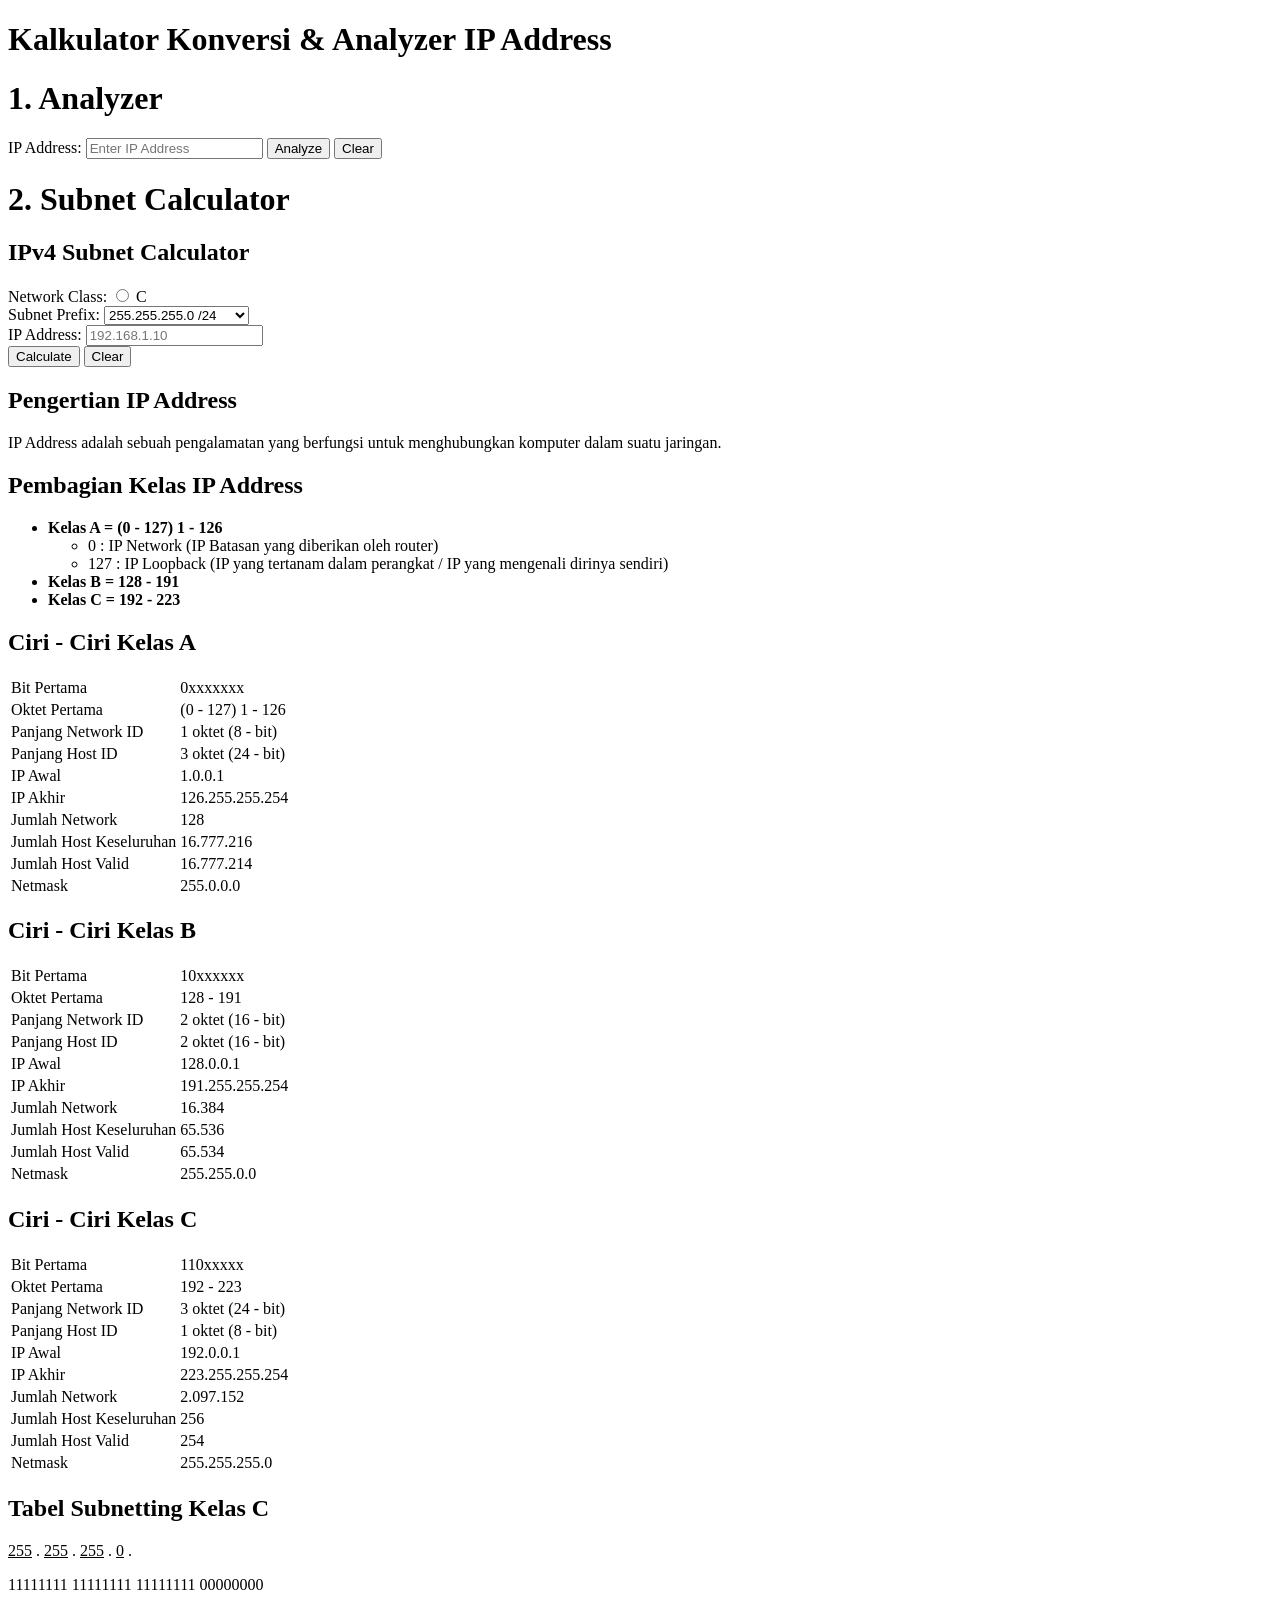
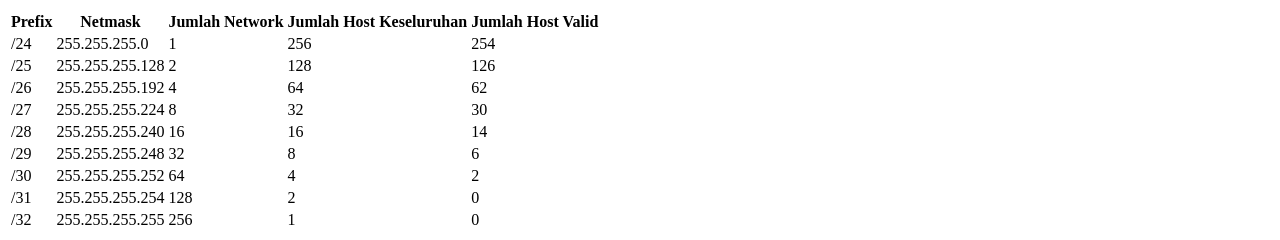
==== commit 957b2a72: "Fix: Adjusting Logic & Adding readme.md details" ====
--- a/(IPv4)-Subnet-Analyzer/index.html
+++ b/(IPv4)-Subnet-Analyzer/index.html
@@ -61,14 +61,14 @@
 
         <!-- 2. Konverter -->
         <div class="container" id="containerKedua">
-            <h1>2. Konverter</h1>
-            <h2>Calculator IP Subnet</h2>
+            <h1>2. Subnet Calculator</h1>
+            <h2>IPv4 Subnet Calculator</h2>
 
             <form id="calculator-form">
 
                 <div>
                     <span>Network Class:</span>
-                    <input type="radio" id="network-class-c" name="network-class" value="C" checked>
+                    <input type="radio" id="network-class-c" name="network-class" value="C">
                     <label for="network-class-c">C</label>
                 </div>
 
@@ -76,7 +76,7 @@
                     <label for="subnet-select">Subnet Prefix:</label>
 
                     <select id="subnet-select" name="subnet">
-                        <option value="32">255.255.255.255 /32</option>
+                        <!-- Kelas C -->
                         <option value="31">255.255.255.254 /31</option>
                         <option value="30">255.255.255.252 /30</option>
                         <option value="29">255.255.255.248 /29</option>
@@ -86,12 +86,11 @@
                         <option value="25">255.255.255.128 /25</option>
                         <option value="24" selected>255.255.255.0 /24</option>
                     </select>
-
                 </div>
 
                 <div>
                     <label for="ip-address">IP Address:</label>
-                    <input type="text" id="ip-address" name="ip_address" placeholder="192.168.1.10">
+                    <input type="text" id="ip-address" name="ip_address" placeholder="192.168.1.10" maxlength="15">
                 </div>
 
                 <div>
@@ -158,6 +157,11 @@
                         <tr>
                             <td>CIDR Notation / Short:</td>
                             <td id="res-cidr">-</td>
+                        </tr>
+
+                        <tr>
+                            <td>IP Type: </td>
+                            <td id="res-type">-</td>
                         </tr>
 
                         <tr>
@@ -483,4 +487,4 @@
     <script src="index.js"></script>
 </body>
 
-</html>
+</html>
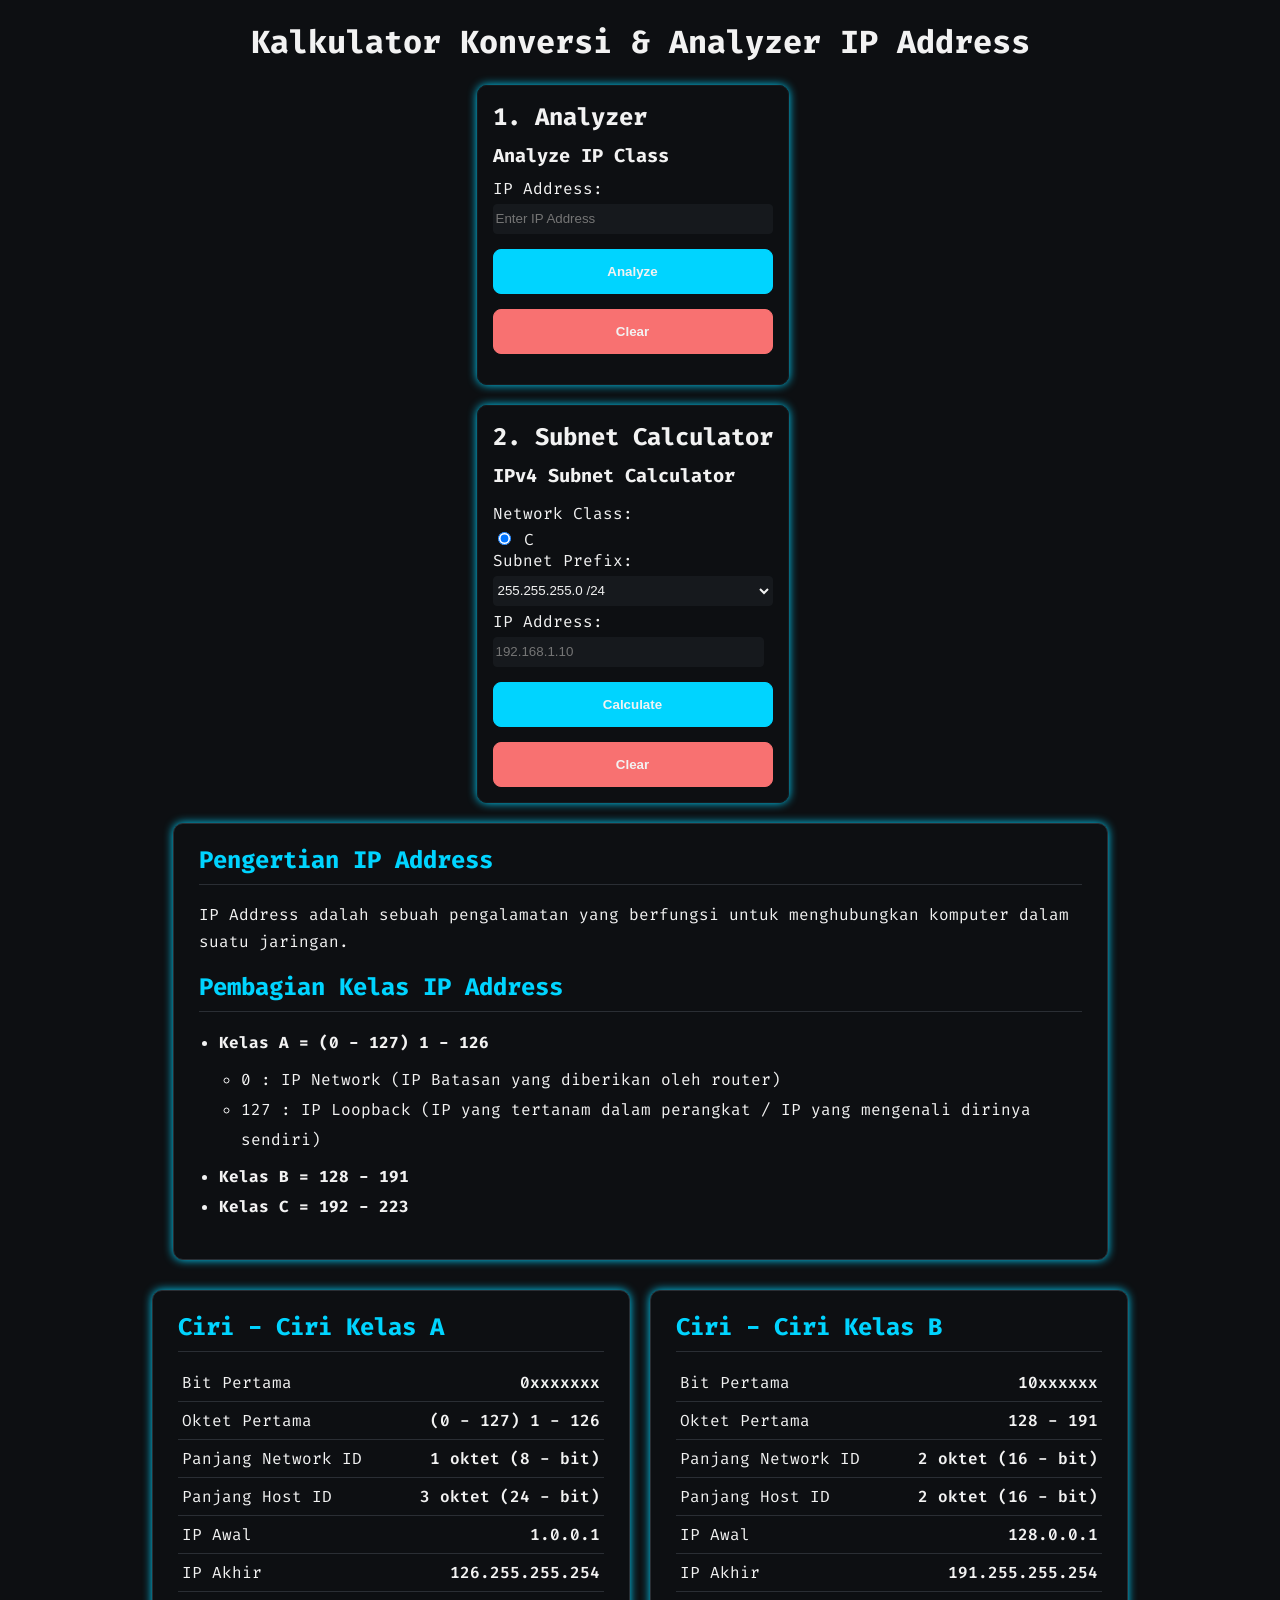
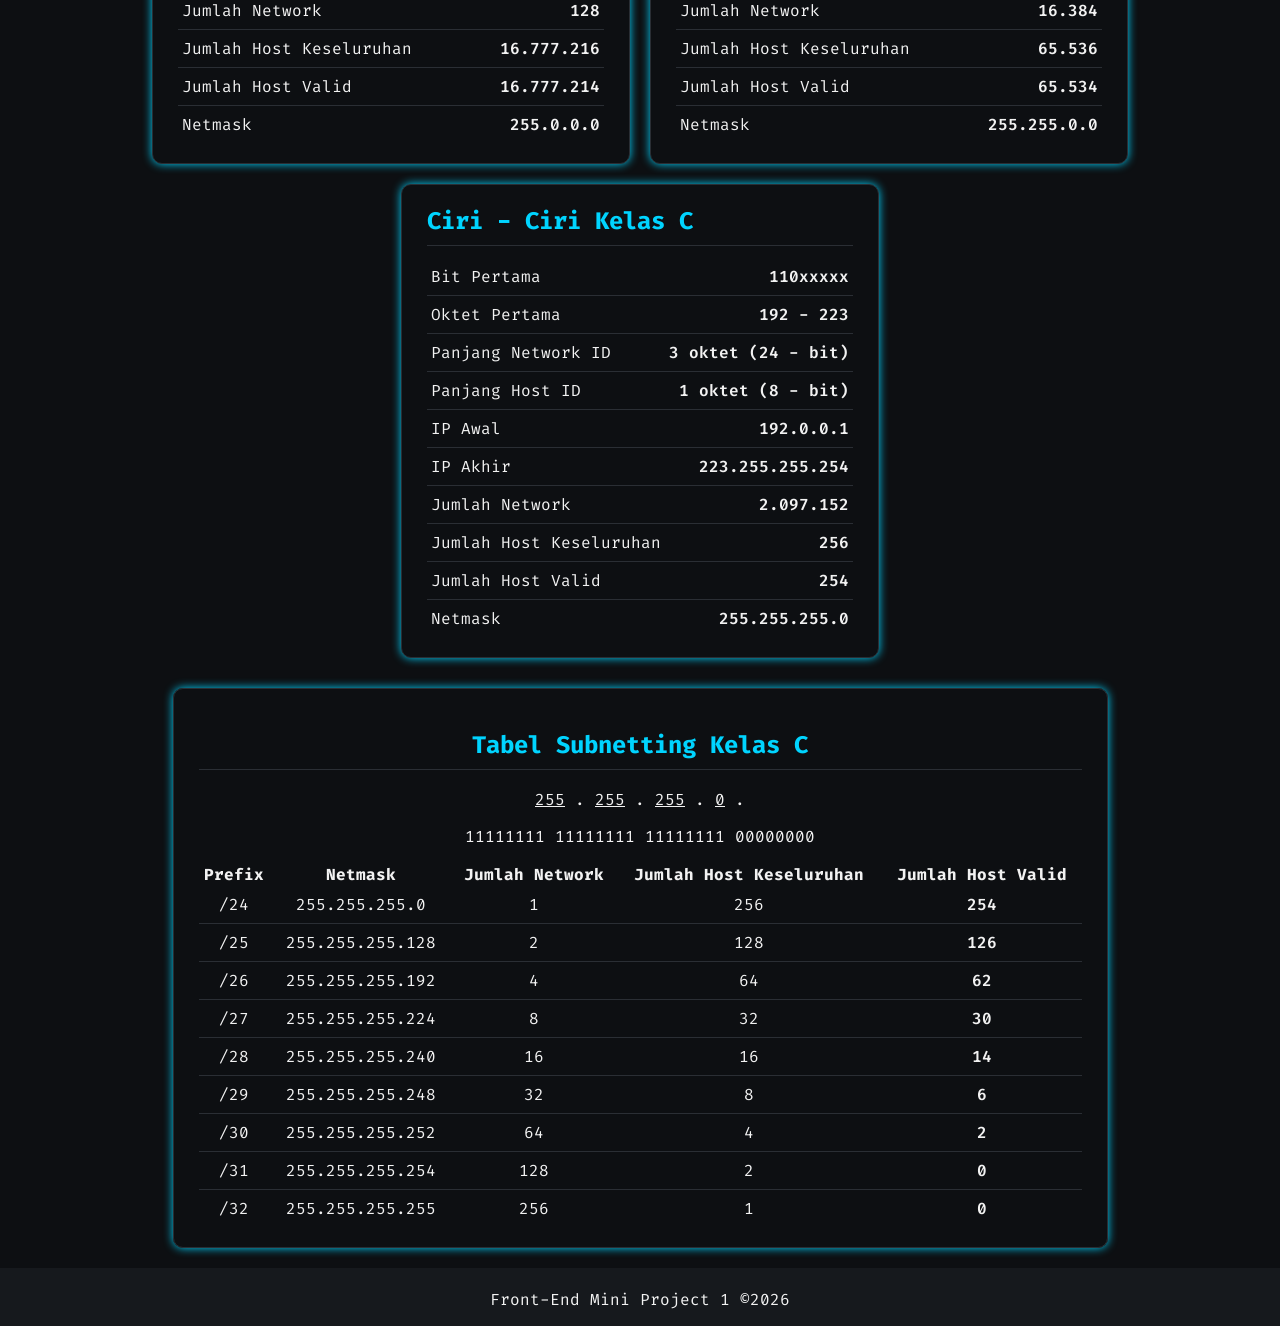
==== commit 381f5d33: "Full Styling" ====
--- a/(IPv4)-Subnet-Analyzer/index.html
+++ b/(IPv4)-Subnet-Analyzer/index.html
@@ -5,28 +5,84 @@
     <meta charset="UTF-8">
     <meta name="viewport" content="width=device-width, initial-scale=1.0">
     <title>(IPv4) Subnet Calculator & Analyzer</title>
+    <link rel="stylesheet" href="style.css">
 </head>
 
 <body>
-
-    <h1>Kalkulator Konversi & Analyzer IP Address</h1>
+    <header>
+        <h1>Kalkulator Konversi & Analyzer IP Address</h1>
+    </header>
 
     <div id="containerUtama">
-
-        <!-- 1. Analyzer -->
-        <div class="container" id="containerPertama">
-            <h1>1. Analyzer</h1>
-
-            <label for="analyzer-ip-address">IP Address:</label>
-            <input type="text" id="analyzer-ip-address" placeholder="Enter IP Address">
-
-            <button type="button" id="btn-analyze">Analyze</button>
-            <button type="button" id="btn-clear-analyzer">Clear</button>
-
-            <!-- Hasil Analyzer muncul setelah tombol Analyze ditekan. -->
+ 
+        <div id="kolomInput">
+ 
+            <!-- 1. Analyzer -->
+            <div class="container" id="containerPertama">
+                <h2>1. Analyzer</h2>
+                <h3>Analyze IP Class</h3>
+ 
+                <label for="analyzer-ip-address">IP Address:</label>
+                <input type="text" id="analyzer-ip-address" placeholder="Enter IP Address">
+ 
+                <div>
+                    <button type="button" id="btn-analyze">Analyze</button>
+                    <button type="button" id="btn-clear-analyzer">Clear</button>
+                </div>
+            </div>
+ 
+            <!-- 2. Konverter -->
+            <div class="container" id="containerKedua">
+                <h2>2. Subnet Calculator</h2>
+                <h3>IPv4 Subnet Calculator</h3>
+ 
+                <form id="calculator-form">
+ 
+                    <div>
+                        <span>Network Class:</span>
+                        <input type="radio" id="network-class-c" name="network-class" value="C" checked>
+                        <label for="network-class-c">C</label>
+                    </div>
+ 
+                    <div>
+                        <label for="subnet-select">Subnet Prefix:</label>
+ 
+                        <select id="subnet-select" name="subnet">
+                            <option value="32">255.255.255.255 /32</option>
+                            <option value="31">255.255.255.254 /31</option>
+                            <option value="30">255.255.255.252 /30</option>
+                            <option value="29">255.255.255.248 /29</option>
+                            <option value="28">255.255.255.240 /28</option>
+                            <option value="27">255.255.255.224 /27</option>
+                            <option value="26">255.255.255.192 /26</option>
+                            <option value="25">255.255.255.128 /25</option>
+                            <option value="24" selected>255.255.255.0 /24</option>
+                        </select>
+ 
+                    </div>
+ 
+                    <div>
+                        <label for="ip-address">IP Address:</label>
+                        <input type="text" id="ip-address" name="ip_address" placeholder="192.168.1.10">
+                    </div>
+ 
+                    <div>
+                        <button type="button" id="btn-calculate">Calculate</button>
+                        <button type="reset" id="btn-clear">Clear</button>
+                    </div>
+ 
+                </form>
+ 
+                <p id="calculator-message" role="alert" hidden></p>
+            </div>
+ 
+        </div>
+ 
+        <div id="kolomHasil">
+ 
             <div class="result-box" id="resultAnalyzer" hidden>
                 <h2>Result Analyzer</h2>
-
+ 
                 <table>
                     <tbody>
                         <tr>
@@ -56,104 +112,57 @@
                     </tbody>
                 </table>
             </div>
-        </div>
-
-
-        <!-- 2. Konverter -->
-        <div class="container" id="containerKedua">
-            <h1>2. Subnet Calculator</h1>
-            <h2>IPv4 Subnet Calculator</h2>
-
-            <form id="calculator-form">
-
-                <div>
-                    <span>Network Class:</span>
-                    <input type="radio" id="network-class-c" name="network-class" value="C">
-                    <label for="network-class-c">C</label>
-                </div>
-
-                <div>
-                    <label for="subnet-select">Subnet Prefix:</label>
-
-                    <select id="subnet-select" name="subnet">
-                        <!-- Kelas C -->
-                        <option value="31">255.255.255.254 /31</option>
-                        <option value="30">255.255.255.252 /30</option>
-                        <option value="29">255.255.255.248 /29</option>
-                        <option value="28">255.255.255.240 /28</option>
-                        <option value="27">255.255.255.224 /27</option>
-                        <option value="26">255.255.255.192 /26</option>
-                        <option value="25">255.255.255.128 /25</option>
-                        <option value="24" selected>255.255.255.0 /24</option>
-                    </select>
-                </div>
-
-                <div>
-                    <label for="ip-address">IP Address:</label>
-                    <input type="text" id="ip-address" name="ip_address" placeholder="192.168.1.10" maxlength="15">
-                </div>
-
-                <div>
-                    <button type="button" id="btn-calculate">Calculate</button>
-                    <button type="reset" id="btn-clear">Clear</button>
-                </div>
-
-            </form>
-
-            <!-- Pesan validasi tampil tanpa memindahkan pengguna dari halaman. -->
-            <p id="calculator-message" role="alert" hidden></p>
-
-            <!-- Hasil Calculator muncul setelah tombol Calculate ditekan. -->
+ 
             <div class="result-box" id="resultSubnet" hidden>
-                <h2>Result Subnet</h2>
-
+                <h2>Result Konverter</h2>
+ 
                 <table>
                     <tbody>
                         <tr>
                             <td>IP Address:</td>
                             <td id="res-ip">-</td>
                         </tr>
-
+ 
                         <tr>
                             <td>Network Address:</td>
                             <td id="res-network">-</td>
                         </tr>
-
+ 
                         <tr>
                             <td>Usable Host IP Range:</td>
                             <td id="res-range">-</td>
                         </tr>
-
+ 
                         <tr>
                             <td>Broadcast Address:</td>
                             <td id="res-broadcast">-</td>
                         </tr>
-
+ 
                         <tr>
                             <td>Total Number of Hosts:</td>
                             <td id="res-total-hosts">-</td>
                         </tr>
-
+ 
                         <tr>
                             <td>Number of Usable Hosts:</td>
                             <td id="res-usable-hosts">-</td>
                         </tr>
-
+ 
                         <tr>
                             <td>Subnet Mask:</td>
                             <td id="res-netmask">-</td>
                         </tr>
-
+ 
                         <tr>
                             <td>Binary Subnet Mask:</td>
                             <td id="res-binary-netmask">-</td>
                         </tr>
-
+ 
                         <tr>
                             <td>IP Class:</td>
                             <td id="res-class">-</td>
                         </tr>
-
+ 
                         <tr>
                             <td>CIDR Notation / Short:</td>
                             <td id="res-cidr">-</td>
@@ -163,7 +172,7 @@
                             <td>IP Type: </td>
                             <td id="res-type">-</td>
                         </tr>
-
+ 
                         <tr>
                             <td>Binary ID:</td>
                             <td id="res-binary-id">-</td>
@@ -171,10 +180,10 @@
                     </tbody>
                 </table>
             </div>
+ 
         </div>
-
+ 
     </div>
-
 
     <!-- Teori -->
     <div id="containerTeori">
@@ -209,184 +218,185 @@
 
 
         <!-- Ciri-Ciri Kelas A -->
-        <section class="ip-class" id="kelasA">
-            <h2>Ciri - Ciri Kelas A</h2>
-
-            <table>
-                <tbody>
-                    <tr>
-                        <td>Bit Pertama</td>
-                        <td>0xxxxxxx</td>
-                    </tr>
-
-                    <tr>
-                        <td>Oktet Pertama</td>
-                        <td>(0 - 127) 1 - 126</td>
-                    </tr>
-
-                    <tr>
-                        <td>Panjang Network ID</td>
-                        <td>1 oktet (8 - bit)</td>
-                    </tr>
-
-                    <tr>
-                        <td>Panjang Host ID</td>
-                        <td>3 oktet (24 - bit)</td>
-                    </tr>
-
-                    <tr>
-                        <td>IP Awal</td>
-                        <td>1.0.0.1</td>
-                    </tr>
-
-                    <tr>
-                        <td>IP Akhir</td>
-                        <td>126.255.255.254</td>
-                    </tr>
-
-                    <tr>
-                        <td>Jumlah Network</td>
-                        <td>128</td>
-                    </tr>
-
-                    <tr>
-                        <td>Jumlah Host Keseluruhan</td>
-                        <td>16.777.216</td>
-                    </tr>
-
-                    <tr>
-                        <td>Jumlah Host Valid</td>
-                        <td>16.777.214</td>
-                    </tr>
-
-                    <tr>
-                        <td>Netmask</td>
-                        <td>255.0.0.0</td>
-                    </tr>
-                </tbody>
-            </table>
-        </section>
-
-
-        <!-- Ciri-Ciri Kelas B -->
-        <section class="ip-class" id="kelasB">
-            <h2>Ciri - Ciri Kelas B</h2>
-
-            <table>
-                <tbody>
-                    <tr>
-                        <td>Bit Pertama</td>
-                        <td>10xxxxxx</td>
-                    </tr>
-
-                    <tr>
-                        <td>Oktet Pertama</td>
-                        <td>128 - 191</td>
-                    </tr>
-
-                    <tr>
-                        <td>Panjang Network ID</td>
-                        <td>2 oktet (16 - bit)</td>
-                    </tr>
-
-                    <tr>
-                        <td>Panjang Host ID</td>
-                        <td>2 oktet (16 - bit)</td>
-                    </tr>
-
-                    <tr>
-                        <td>IP Awal</td>
-                        <td>128.0.0.1</td>
-                    </tr>
-
-                    <tr>
-                        <td>IP Akhir</td>
-                        <td>191.255.255.254</td>
-                    </tr>
-
-                    <tr>
-                        <td>Jumlah Network</td>
-                        <td>16.384</td>
-                    </tr>
-
-                    <tr>
-                        <td>Jumlah Host Keseluruhan</td>
-                        <td>65.536</td>
-                    </tr>
-
-                    <tr>
-                        <td>Jumlah Host Valid</td>
-                        <td>65.534</td>
-                    </tr>
-
-                    <tr>
-                        <td>Netmask</td>
-                        <td>255.255.0.0</td>
-                    </tr>
-                </tbody>
-            </table>
-        </section>
-
-
-        <!-- Ciri-Ciri Kelas C -->
-        <section class="ip-class" id="kelasC">
-            <h2>Ciri - Ciri Kelas C</h2>
-
-            <table>
-                <tbody>
-                    <tr>
-                        <td>Bit Pertama</td>
-                        <td>110xxxxx</td>
-                    </tr>
-
-                    <tr>
-                        <td>Oktet Pertama</td>
-                        <td>192 - 223</td>
-                    </tr>
-
-                    <tr>
-                        <td>Panjang Network ID</td>
-                        <td>3 oktet (24 - bit)</td>
-                    </tr>
-
-                    <tr>
-                        <td>Panjang Host ID</td>
-                        <td>1 oktet (8 - bit)</td>
-                    </tr>
-
-                    <tr>
-                        <td>IP Awal</td>
-                        <td>192.0.0.1</td>
-                    </tr>
-
-                    <tr>
-                        <td>IP Akhir</td>
-                        <td>223.255.255.254</td>
-                    </tr>
-
-                    <tr>
-                        <td>Jumlah Network</td>
-                        <td>2.097.152</td>
-                    </tr>
-
-                    <tr>
-                        <td>Jumlah Host Keseluruhan</td>
-                        <td>256</td>
-                    </tr>
-
-                    <tr>
-                        <td>Jumlah Host Valid</td>
-                        <td>254</td>
-                    </tr>
-
-                    <tr>
-                        <td>Netmask</td>
-                        <td>255.255.255.0</td>
-                    </tr>
-                </tbody>
-            </table>
-        </section>
-
+        <div class="ciri-ciri">
+            <section class="ip-class" id="kelasA">
+                <h2>Ciri - Ciri Kelas A</h2>
+
+                <table>
+                    <tbody>
+                        <tr>
+                            <td>Bit Pertama</td>
+                            <td>0xxxxxxx</td>
+                        </tr>
+
+                        <tr>
+                            <td>Oktet Pertama</td>
+                            <td>(0 - 127) 1 - 126</td>
+                        </tr>
+
+                        <tr>
+                            <td>Panjang Network ID</td>
+                            <td>1 oktet (8 - bit)</td>
+                        </tr>
+
+                        <tr>
+                            <td>Panjang Host ID</td>
+                            <td>3 oktet (24 - bit)</td>
+                        </tr>
+
+                        <tr>
+                            <td>IP Awal</td>
+                            <td>1.0.0.1</td>
+                        </tr>
+
+                        <tr>
+                            <td>IP Akhir</td>
+                            <td>126.255.255.254</td>
+                        </tr>
+
+                        <tr>
+                            <td>Jumlah Network</td>
+                            <td>128</td>
+                        </tr>
+
+                        <tr>
+                            <td>Jumlah Host Keseluruhan</td>
+                            <td>16.777.216</td>
+                        </tr>
+
+                        <tr>
+                            <td>Jumlah Host Valid</td>
+                            <td>16.777.214</td>
+                        </tr>
+
+                        <tr>
+                            <td>Netmask</td>
+                            <td>255.0.0.0</td>
+                        </tr>
+                    </tbody>
+                </table>
+            </section>
+
+
+            <!-- Ciri-Ciri Kelas B -->
+            <section class="ip-class" id="kelasB">
+                <h2>Ciri - Ciri Kelas B</h2>
+
+                <table>
+                    <tbody>
+                        <tr>
+                            <td>Bit Pertama</td>
+                            <td>10xxxxxx</td>
+                        </tr>
+
+                        <tr>
+                            <td>Oktet Pertama</td>
+                            <td>128 - 191</td>
+                        </tr>
+
+                        <tr>
+                            <td>Panjang Network ID</td>
+                            <td>2 oktet (16 - bit)</td>
+                        </tr>
+
+                        <tr>
+                            <td>Panjang Host ID</td>
+                            <td>2 oktet (16 - bit)</td>
+                        </tr>
+
+                        <tr>
+                            <td>IP Awal</td>
+                            <td>128.0.0.1</td>
+                        </tr>
+
+                        <tr>
+                            <td>IP Akhir</td>
+                            <td>191.255.255.254</td>
+                        </tr>
+
+                        <tr>
+                            <td>Jumlah Network</td>
+                            <td>16.384</td>
+                        </tr>
+
+                        <tr>
+                            <td>Jumlah Host Keseluruhan</td>
+                            <td>65.536</td>
+                        </tr>
+
+                        <tr>
+                            <td>Jumlah Host Valid</td>
+                            <td>65.534</td>
+                        </tr>
+
+                        <tr>
+                            <td>Netmask</td>
+                            <td>255.255.0.0</td>
+                        </tr>
+                    </tbody>
+                </table>
+            </section>
+
+
+            <!-- Ciri-Ciri Kelas C -->
+            <section class="ip-class" id="kelasC">
+                <h2>Ciri - Ciri Kelas C</h2>
+
+                <table>
+                    <tbody>
+                        <tr>
+                            <td>Bit Pertama</td>
+                            <td>110xxxxx</td>
+                        </tr>
+
+                        <tr>
+                            <td>Oktet Pertama</td>
+                            <td>192 - 223</td>
+                        </tr>
+
+                        <tr>
+                            <td>Panjang Network ID</td>
+                            <td>3 oktet (24 - bit)</td>
+                        </tr>
+
+                        <tr>
+                            <td>Panjang Host ID</td>
+                            <td>1 oktet (8 - bit)</td>
+                        </tr>
+
+                        <tr>
+                            <td>IP Awal</td>
+                            <td>192.0.0.1</td>
+                        </tr>
+
+                        <tr>
+                            <td>IP Akhir</td>
+                            <td>223.255.255.254</td>
+                        </tr>
+
+                        <tr>
+                            <td>Jumlah Network</td>
+                            <td>2.097.152</td>
+                        </tr>
+
+                        <tr>
+                            <td>Jumlah Host Keseluruhan</td>
+                            <td>256</td>
+                        </tr>
+
+                        <tr>
+                            <td>Jumlah Host Valid</td>
+                            <td>254</td>
+                        </tr>
+
+                        <tr>
+                            <td>Netmask</td>
+                            <td>255.255.255.0</td>
+                        </tr>
+                    </tbody>
+                </table>
+            </section>
+        </div>
 
         <!-- Tabel Subnetting Kelas C -->
         <section id="subnetting-kelas-c">
@@ -484,7 +494,12 @@
         </section>
 
     </div>
+
+    <footer>
+        <p>Front-End Mini Project 1 &copy;2026</p>
+    </footer>
+
     <script src="index.js"></script>
 </body>
 
-</html>+</html>
--- a/(IPv4)-Subnet-Analyzer/style.css
+++ b/(IPv4)-Subnet-Analyzer/style.css
@@ -0,0 +1,341 @@
+@import url('https://fonts.googleapis.com/css2?family=Fira+Code:wght@300..700&display=swap');
+
+
+:root {
+    --black: #0d0f12;
+    --blackp: #16191d;
+    --white: #f2f2f2;
+    --gray: #2a2e34;
+    --red: #f87171;
+    --cyan: #00d4ff;
+
+    --radius-card: 10px;
+    --radius-button: 8px;
+}
+
+* {
+    box-sizing: border-box;
+}
+
+body{
+    margin: 0;
+    font-family: "Fira code", monospace;
+    background-color: var(--black);
+    color: var(--white);
+
+}
+
+header {
+    text-align: center;
+}
+
+#containerUtama {
+    display: flex;
+    flex-direction: row;
+    flex-wrap: wrap;
+    gap: 15px;
+    align-items: flex-start;
+    justify-content: center;
+}
+
+#kolomInput, #kolomHasil {
+    display: flex;
+    flex-direction: column;
+    gap: 20px;
+}
+
+#containerPertama {
+    display: flex;
+    flex-direction: column;
+    border: 1px solid var(--blackp);
+    padding: 15px;
+    border-radius: var(--radius-card);
+    box-shadow: 0 0 10px var(--cyan);
+}
+
+
+#containerKedua {
+    display: flex;
+    flex-direction: column;
+    border: 1px solid var(--blackp);
+    padding: 15px;
+    border-radius: var(--radius-card);
+    box-shadow: 0 0 10px var(--cyan);
+}
+
+#containerPertama,
+#containerKedua {
+    flex: 1 1 300px;
+    max-width: 420px;
+}
+
+#containerPertama h2, #containerKedua h2 {
+    display: flex;
+    margin-top: 0;
+    margin-bottom: 10px;
+}
+
+#containerPertama h3, #containerKedua h3 {
+    display: flex;
+    margin-top: 0;
+    margin-bottom: 10px;
+}
+
+#containerPertama input {
+    display: flex;
+    height: 30px;
+    background-color: var(--blackp);
+    border-radius: 4px;
+    color: var(--white);
+    border: 1px solid var(--blackp);
+    margin-top: 5px;
+}
+
+#ip-address {
+    display: flex;
+    height: 30px;
+    width: 97%;
+    background-color: var(--blackp);
+    border-radius: 4px;
+    color: var(--white);
+    border: 1px solid var(--blackp);
+    margin-top: 5px;
+}
+
+#containerKedua select {
+    display: flex;
+    height: 30px;
+    width: 100%;
+    background-color: var(--blackp);
+    border-radius: 4px;
+    color: var(--white);
+    border: 1px solid var(--blackp);
+    margin-top: 5px;
+    margin-bottom: 5px;
+}
+
+#containerKedua span {
+    display: block;
+    margin: 5px auto;
+}
+
+#btn-analyze {
+    display: block;
+    width: 100%;
+    height: 45px;
+    border-radius: var(--radius-button);
+    background-color: var(--cyan);
+    border: 1px solid var(--cyan);
+    margin: 15px 0;
+    color: var(--white);
+    font-weight: bold;
+    transition: 0.2s ease;
+}
+
+#btn-clear-analyzer {
+    display: block;
+    width: 100%;
+    height: 45px;
+    border-radius: var(--radius-button);
+    background-color: var(--red);
+    border: 1px solid var(--red);
+    margin: 15px 0;
+    color: var(--white);
+    margin-bottom: 0;
+    font-weight: bold;
+    transition: 0.2s ease;
+}
+
+#btn-calculate {
+    display: block;
+    width: 100%;
+    height: 45px;
+    border-radius: var(--radius-button);
+    background-color: var(--cyan);
+    border: 1px solid var(--cyan);
+    margin: 15px 0;
+    color: var(--white);
+    font-weight: bold;
+    transition: 0.2s ease;
+}
+
+#btn-clear {
+    display: block;
+    width: 100%;
+    height: 45px;
+    border-radius: var(--radius-button);
+    background-color: var(--red);
+    border: 1px solid var(--red);
+    margin: 15px 0;
+    color: var(--white);
+    margin-bottom: 0;
+    font-weight: bold;
+    transition: 0.2s ease;
+}
+
+#btn-analyze:hover, #btn-calculate:hover  {
+    background-color: #4de0ff;
+}
+
+#btn-clear-analyzer:hover, #btn-clear:hover {
+    background-color: #fa9a9a;
+}
+
+#btn-analyze:active, #btn-calculate:active  {
+    transform: translateY(2px);
+    background-color: #00a8cc;
+}
+
+#btn-clear-analyzer:active, #btn-clear:active {
+    transform: translateY(2px);
+    background-color: #e14f4f;
+}
+
+#resultAnalyzer {
+    border: 1px solid var(--blackp);
+    padding: 15px;
+    border-radius: var(--radius-card);
+    box-shadow: 0 0 10px var(--cyan);
+    padding-bottom: 62px;
+}
+
+#resultSubnet {
+    border: 1px solid var(--blackp);
+    padding: 15px;
+    border-radius: var(--radius-card);
+    box-shadow: 0 0 10px var(--cyan);
+    padding-bottom: px;
+}
+
+/* Teori */
+#pengertian-ip {
+    max-width: 935px;
+    margin: 20px auto;
+    padding: 20px 25px;
+    border: 1px solid var(--gray);
+    border-radius: var(--radius-card);
+    background-color: var(--black);
+    box-shadow: 0 0 10px var(--cyan);
+}
+ 
+#pengertian-ip h2 {
+    color: var(--cyan);
+    margin-top: 0;
+    margin-bottom: 12px;
+    padding-bottom: 8px;
+    border-bottom: 1px solid var(--gray);
+}
+ 
+#pengertian-ip p {
+    line-height: 1.7;
+    color: var(--white);
+}
+ 
+#pengertian-ip ul {
+    line-height: 1.9;
+    padding-left: 20px;
+}
+ 
+#pengertian-ip ul ul {
+    margin-top: 6px;
+    margin-bottom: 6px;
+    padding-left: 22px;
+}
+
+/* Wrapper ciri-ciri */
+.ciri-ciri {
+    display: flex;
+    flex-direction: row;
+    flex-wrap: wrap;
+    justify-content: center;
+}
+
+.ip-class {
+    max-width: 900px;
+    margin: 10px 10px;
+    padding: 20px 25px;
+    border: 1px solid var(--gray);
+    border-radius: var(--radius-card);
+    background-color: var(--black);
+    box-shadow: 0 0 10px var(--cyan);
+}
+ 
+.ip-class h2 {
+    margin-top: 0;
+    margin-bottom: 12px;
+    padding-bottom: 8px;
+    color: var(--cyan);
+    border-bottom: 1px solid var(--gray);
+}
+ 
+ 
+/* Tabel di dalam card kelas */
+.ip-class table {
+    width: 100%;
+    border-collapse: collapse;
+}
+ 
+.ip-class tr {
+    border-bottom: 1px solid var(--gray);
+}
+ 
+.ip-class tr:last-child {
+    border-bottom: none;
+}
+ 
+.ip-class td {
+    padding: 8px 4px;
+}
+ 
+.ip-class td:last-child {
+    color: var(--white);
+    font-weight: 600;
+    text-align: right;
+}
+
+#subnetting-kelas-c {
+    max-width: 935px;
+    margin: 20px auto;
+    border: 1px solid var(--gray);
+    border-radius: var(--radius-card);
+    box-shadow: 0 0 10px var(--cyan);
+    text-align: center;
+    padding: 20px 25px
+}
+
+#subnetting-kelas-c h2 {
+    color: var(--cyan);
+    border-bottom: 1px solid var(--gray);
+    padding-bottom: 8px;
+}
+
+#subnetting-kelas-c table {
+    width: 100%;
+    border-collapse: collapse;
+}
+ 
+#subnetting-kelas-c tr {
+    border-bottom: 1px solid var(--gray);
+}
+ 
+#subnetting-kelas-c tr:last-child {
+    border-bottom: none;
+}
+ 
+#subnetting-kelas-c td {
+    padding: 8px 4px;
+}
+ 
+#subnetting-kelas-c td:last-child {
+    color: var(--white);
+    font-weight: 600;
+}
+
+footer {
+    margin: 0 0;
+    background-color: var(--blackp);
+    text-align: center;
+    padding-top: 5px;
+    align-content: center;
+}
+
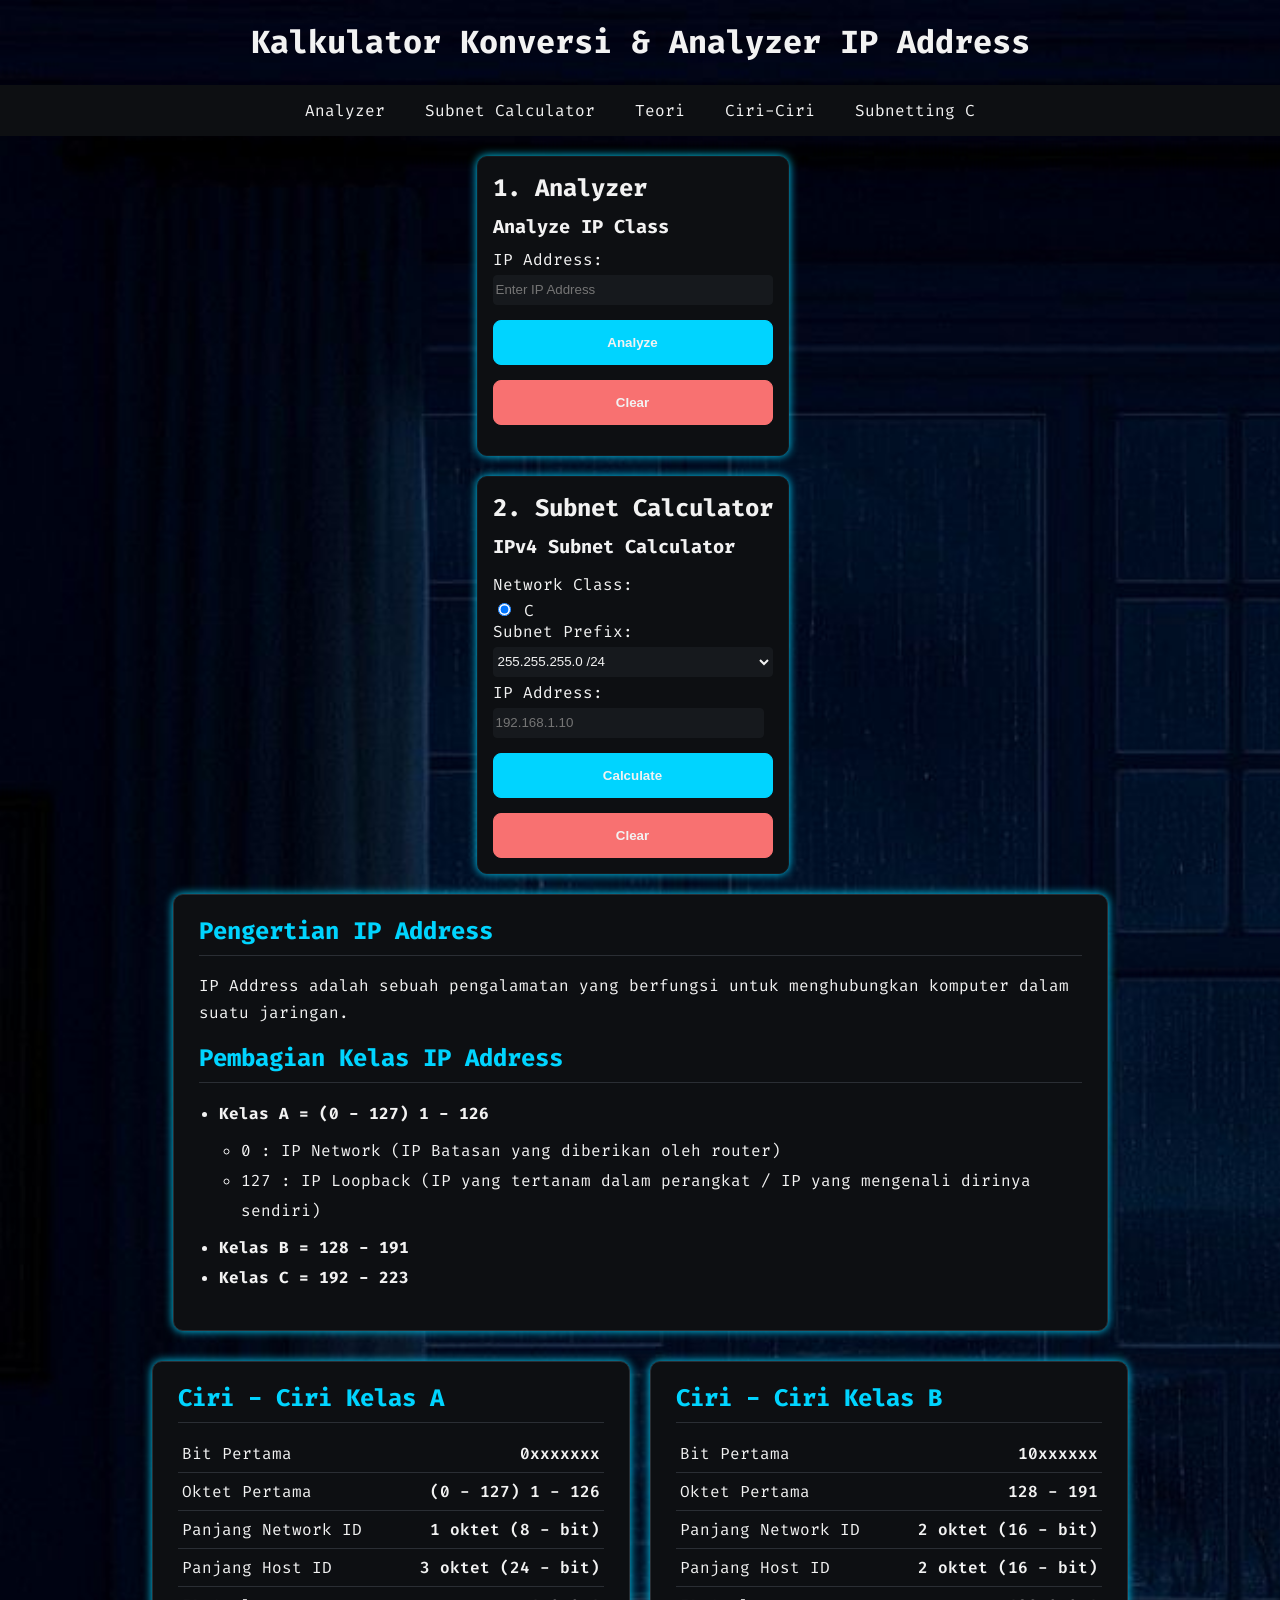
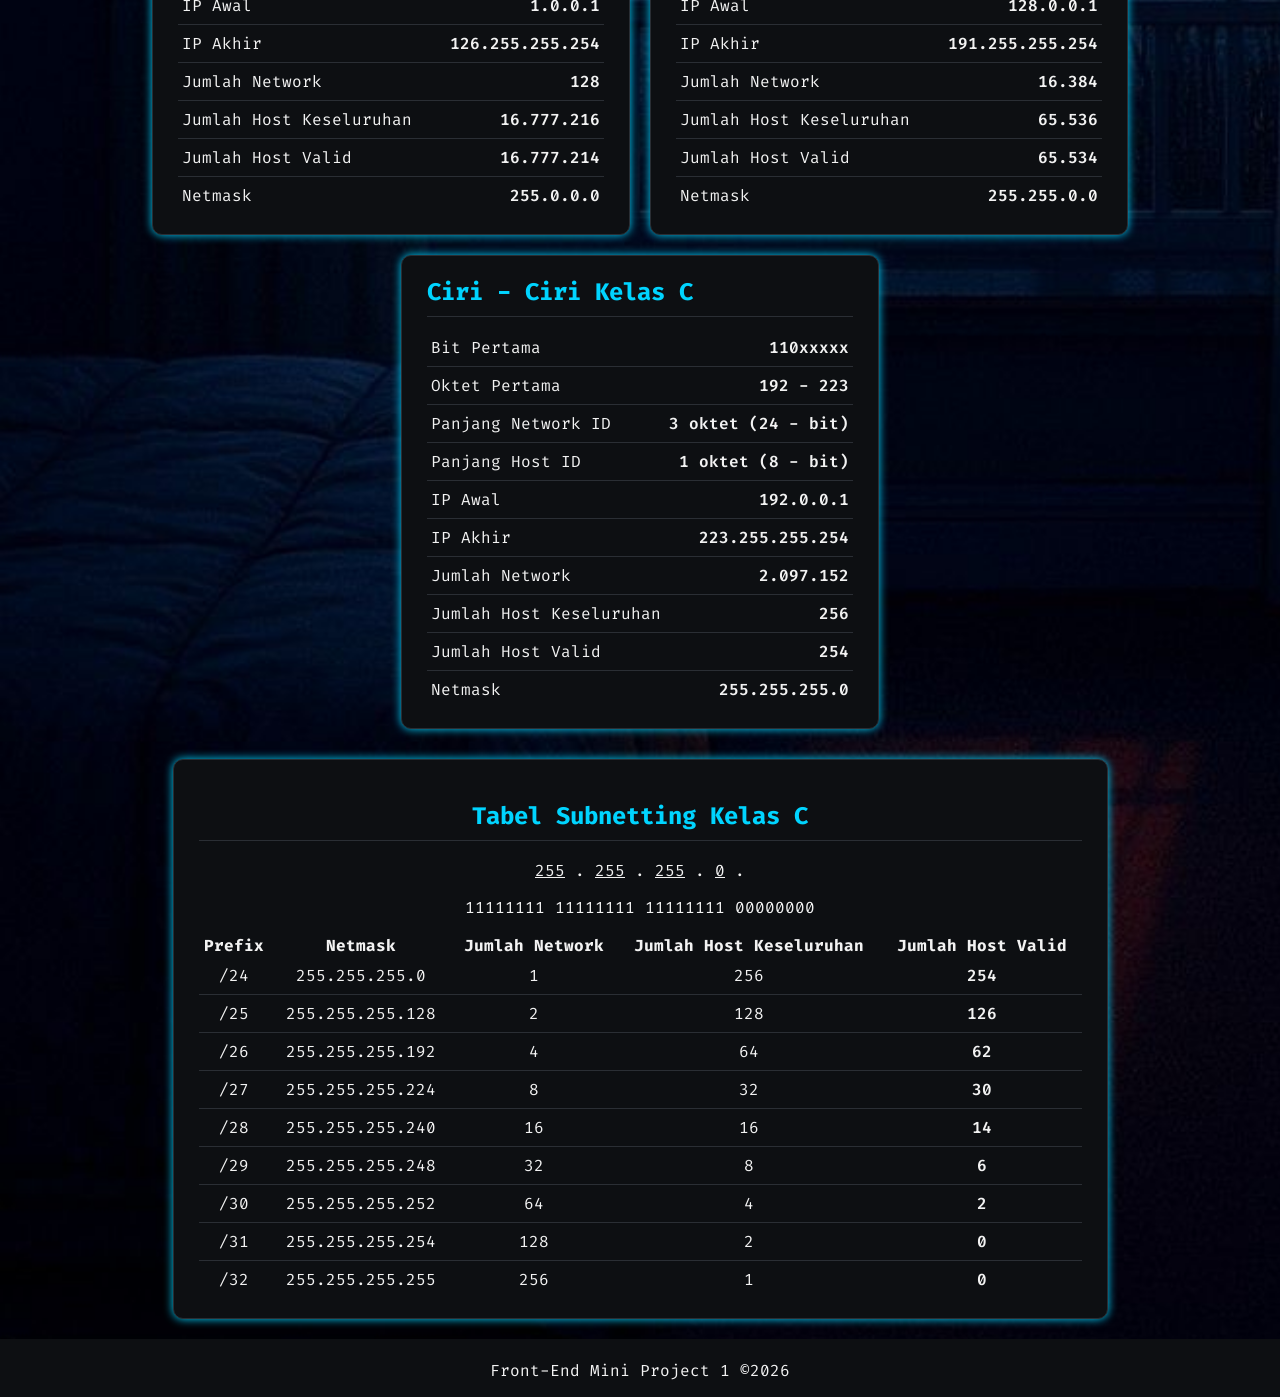
==== commit 8dbaa66a: "Added navbar" ====
--- a/(IPv4)-Subnet-Analyzer/index.html
+++ b/(IPv4)-Subnet-Analyzer/index.html
@@ -12,6 +12,16 @@
     <header>
         <h1>Kalkulator Konversi & Analyzer IP Address</h1>
     </header>
+
+    <nav class="navbar">
+        <ul>
+            <li><a href="#containerPertama">Analyzer</a></li>
+            <li><a href="#containerKedua">Subnet Calculator</a></li>
+            <li><a href="#containerTeori">Teori</a></li>
+            <li><a href="#ciri-ciri">Ciri-Ciri</a></li>
+            <li><a href="#subnetting-kelas-c">Subnetting C</a></li>
+        </ul>
+    </nav>
 
     <div id="containerUtama">
  
@@ -218,7 +228,7 @@
 
 
         <!-- Ciri-Ciri Kelas A -->
-        <div class="ciri-ciri">
+        <div class="ciri-ciri" id="ciri-ciri">
             <section class="ip-class" id="kelasA">
                 <h2>Ciri - Ciri Kelas A</h2>
 
--- a/(IPv4)-Subnet-Analyzer/style.css
+++ b/(IPv4)-Subnet-Analyzer/style.css
@@ -13,20 +13,50 @@
     --radius-button: 8px;
 }
 
+html {
+    scroll-behavior: smooth;
+}
+
 * {
     box-sizing: border-box;
+    scroll-margin-top: 60px;
 }
 
 body{
+    background: url(BG.jpg);
+    background-size: cover;
+    background-repeat: no-repeat;
     margin: 0;
     font-family: "Fira code", monospace;
     background-color: var(--black);
     color: var(--white);
-
 }
 
 header {
     text-align: center;
+}
+
+.navbar {
+    position: sticky;
+    top: 0;
+    z-index: 10;
+    background-color: var(--black);
+    margin-bottom: 20px;
+
+}
+
+.navbar ul {
+    list-style: none;
+    display: flex;
+    justify-content: center;
+    margin: 0;
+    padding: 15px 0;
+}
+
+.navbar a {
+    color: var(--white);
+    text-decoration: none;
+    padding: 10px 20px;
 }
 
 #containerUtama {
@@ -51,6 +81,7 @@
     padding: 15px;
     border-radius: var(--radius-card);
     box-shadow: 0 0 10px var(--cyan);
+    background-color: var(--black);
 }
 
 
@@ -61,6 +92,7 @@
     padding: 15px;
     border-radius: var(--radius-card);
     box-shadow: 0 0 10px var(--cyan);
+    background-color: var(--black);
 }
 
 #containerPertama,
@@ -197,6 +229,7 @@
     border-radius: var(--radius-card);
     box-shadow: 0 0 10px var(--cyan);
     padding-bottom: 62px;
+    background-color: var(--black);
 }
 
 #resultSubnet {
@@ -204,7 +237,7 @@
     padding: 15px;
     border-radius: var(--radius-card);
     box-shadow: 0 0 10px var(--cyan);
-    padding-bottom: px;
+    background-color: var(--black);
 }
 
 /* Teori */
@@ -300,7 +333,8 @@
     border-radius: var(--radius-card);
     box-shadow: 0 0 10px var(--cyan);
     text-align: center;
-    padding: 20px 25px
+    padding: 20px 25px;
+    background-color: var(--black);
 }
 
 #subnetting-kelas-c h2 {
@@ -333,7 +367,7 @@
 
 footer {
     margin: 0 0;
-    background-color: var(--blackp);
+    background-color: var(--black);
     text-align: center;
     padding-top: 5px;
     align-content: center;
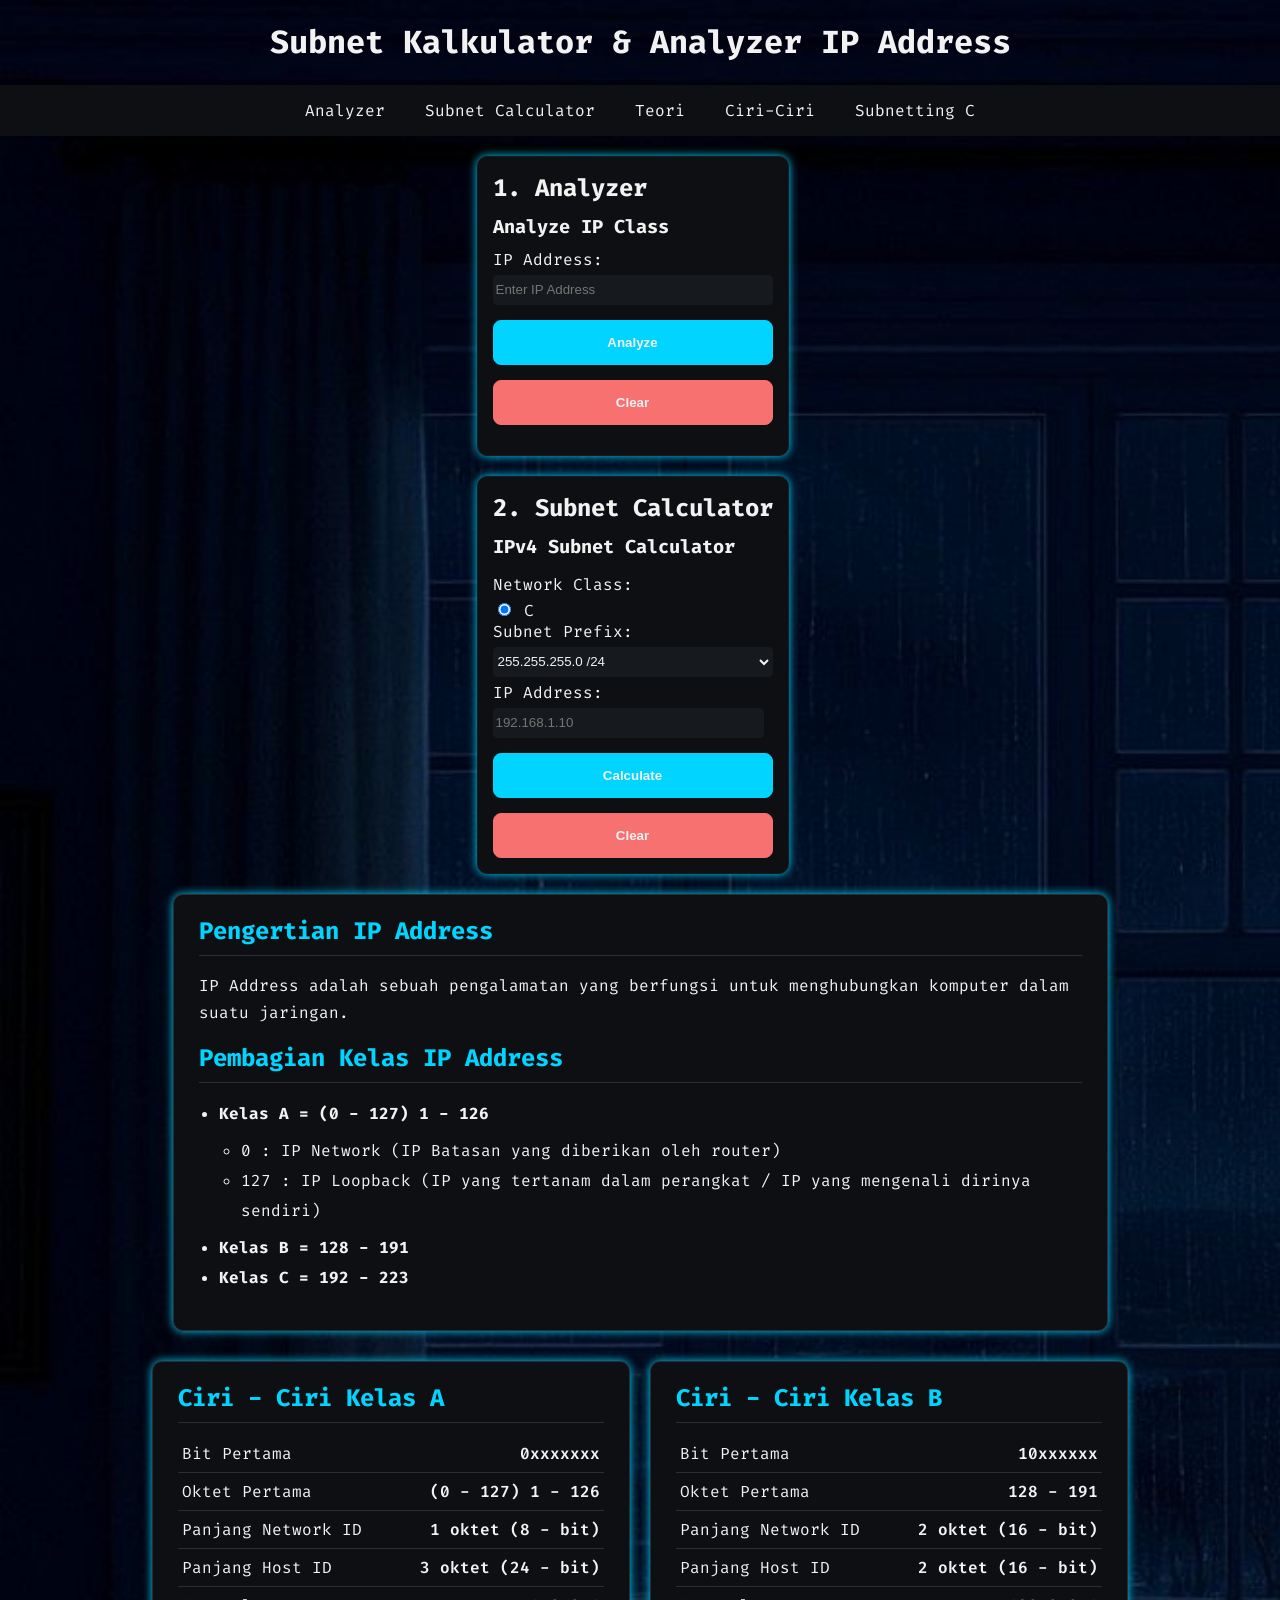
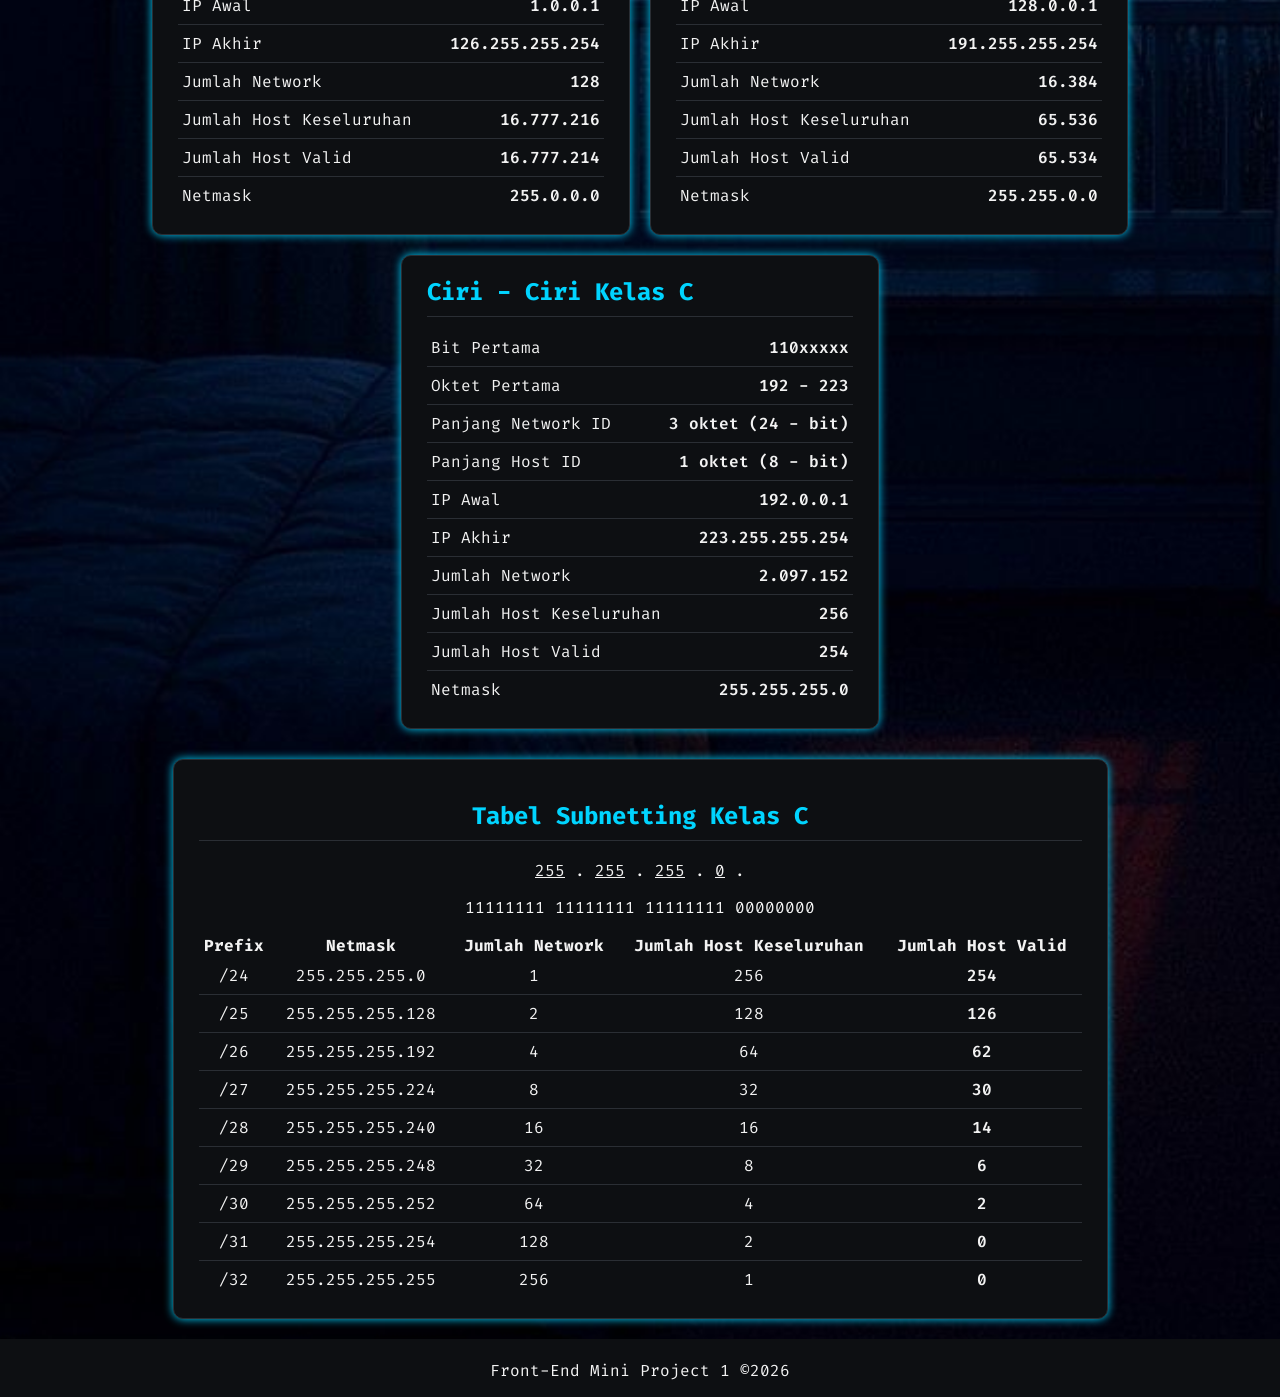
==== commit e3652249: "fix: judul html" ====
--- a/(IPv4)-Subnet-Analyzer/index.html
+++ b/(IPv4)-Subnet-Analyzer/index.html
@@ -10,7 +10,7 @@
 
 <body>
     <header>
-        <h1>Kalkulator Konversi & Analyzer IP Address</h1>
+        <h1>Subnet Kalkulator & Analyzer IP Address</h1>
     </header>
 
     <nav class="navbar">
@@ -124,7 +124,7 @@
             </div>
  
             <div class="result-box" id="resultSubnet" hidden>
-                <h2>Result Konverter</h2>
+                <h2>Result Subnet Kalkulator</h2>
  
                 <table>
                     <tbody>
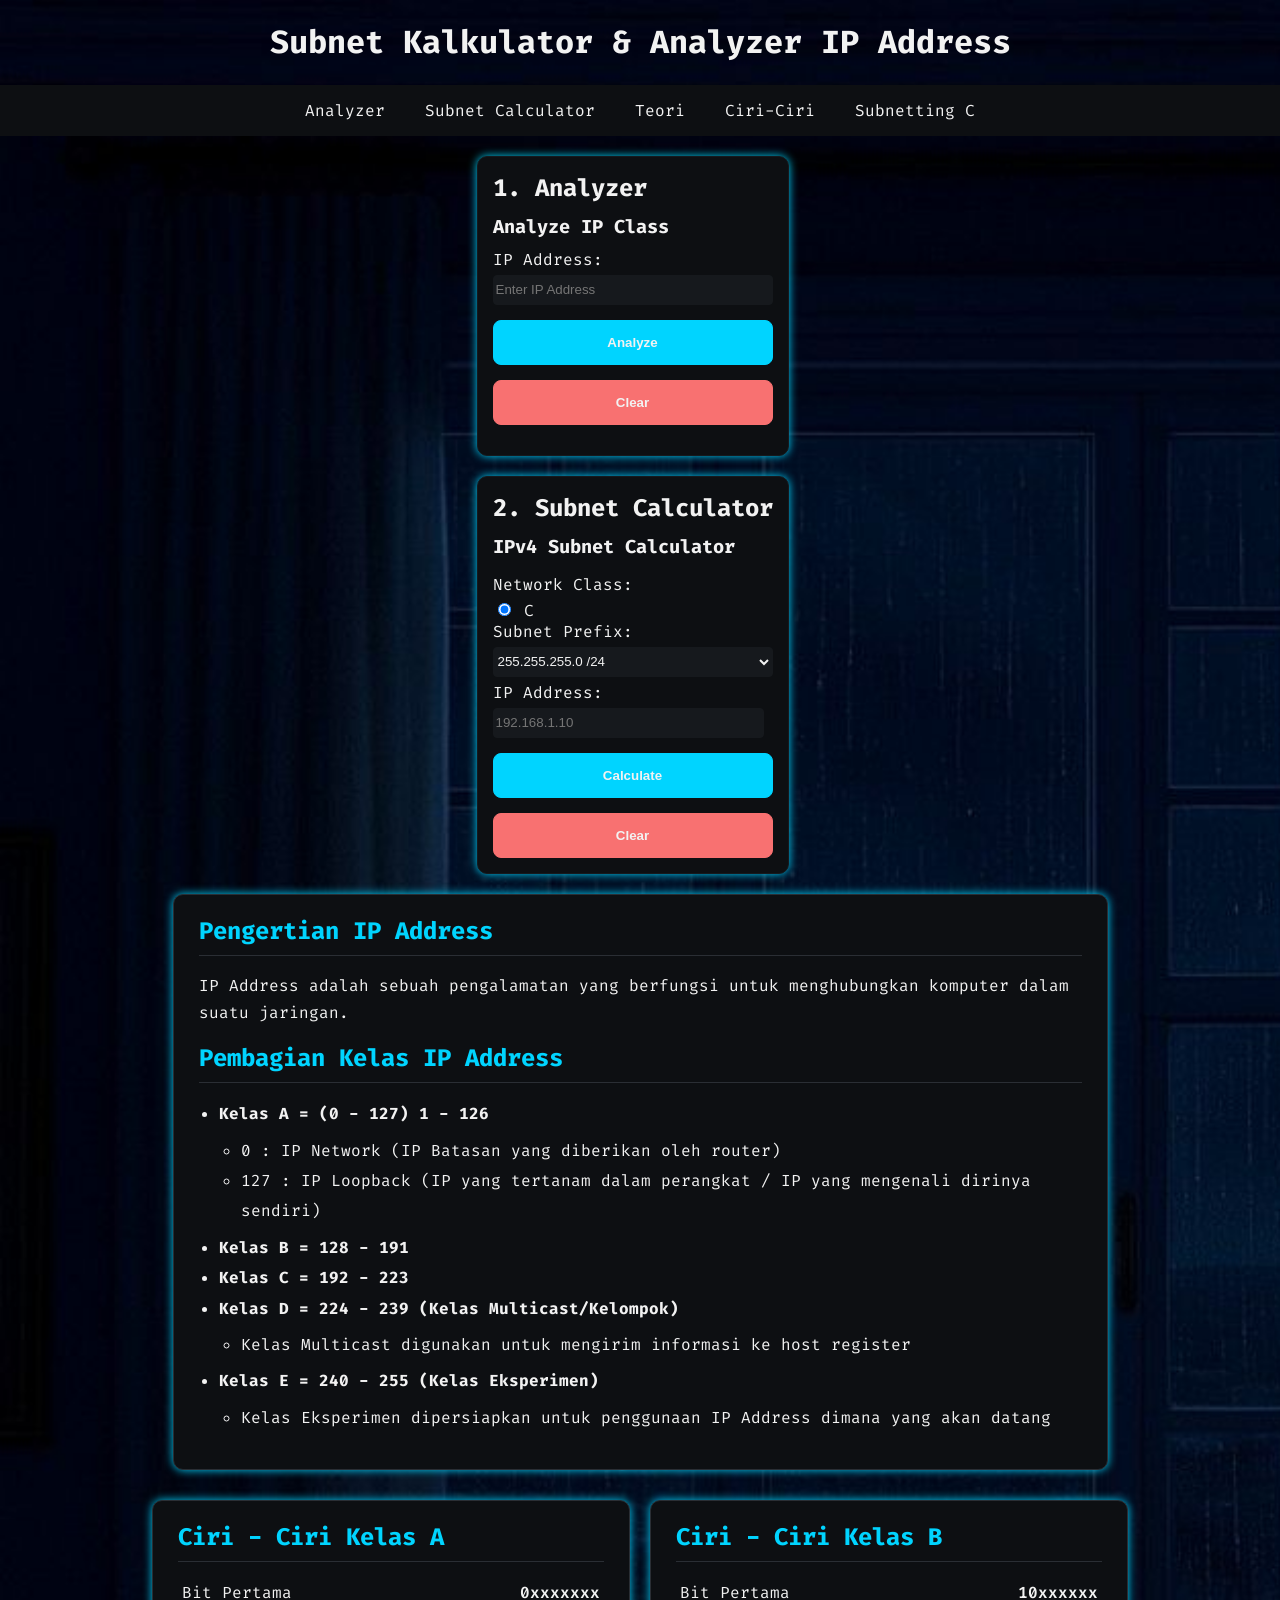
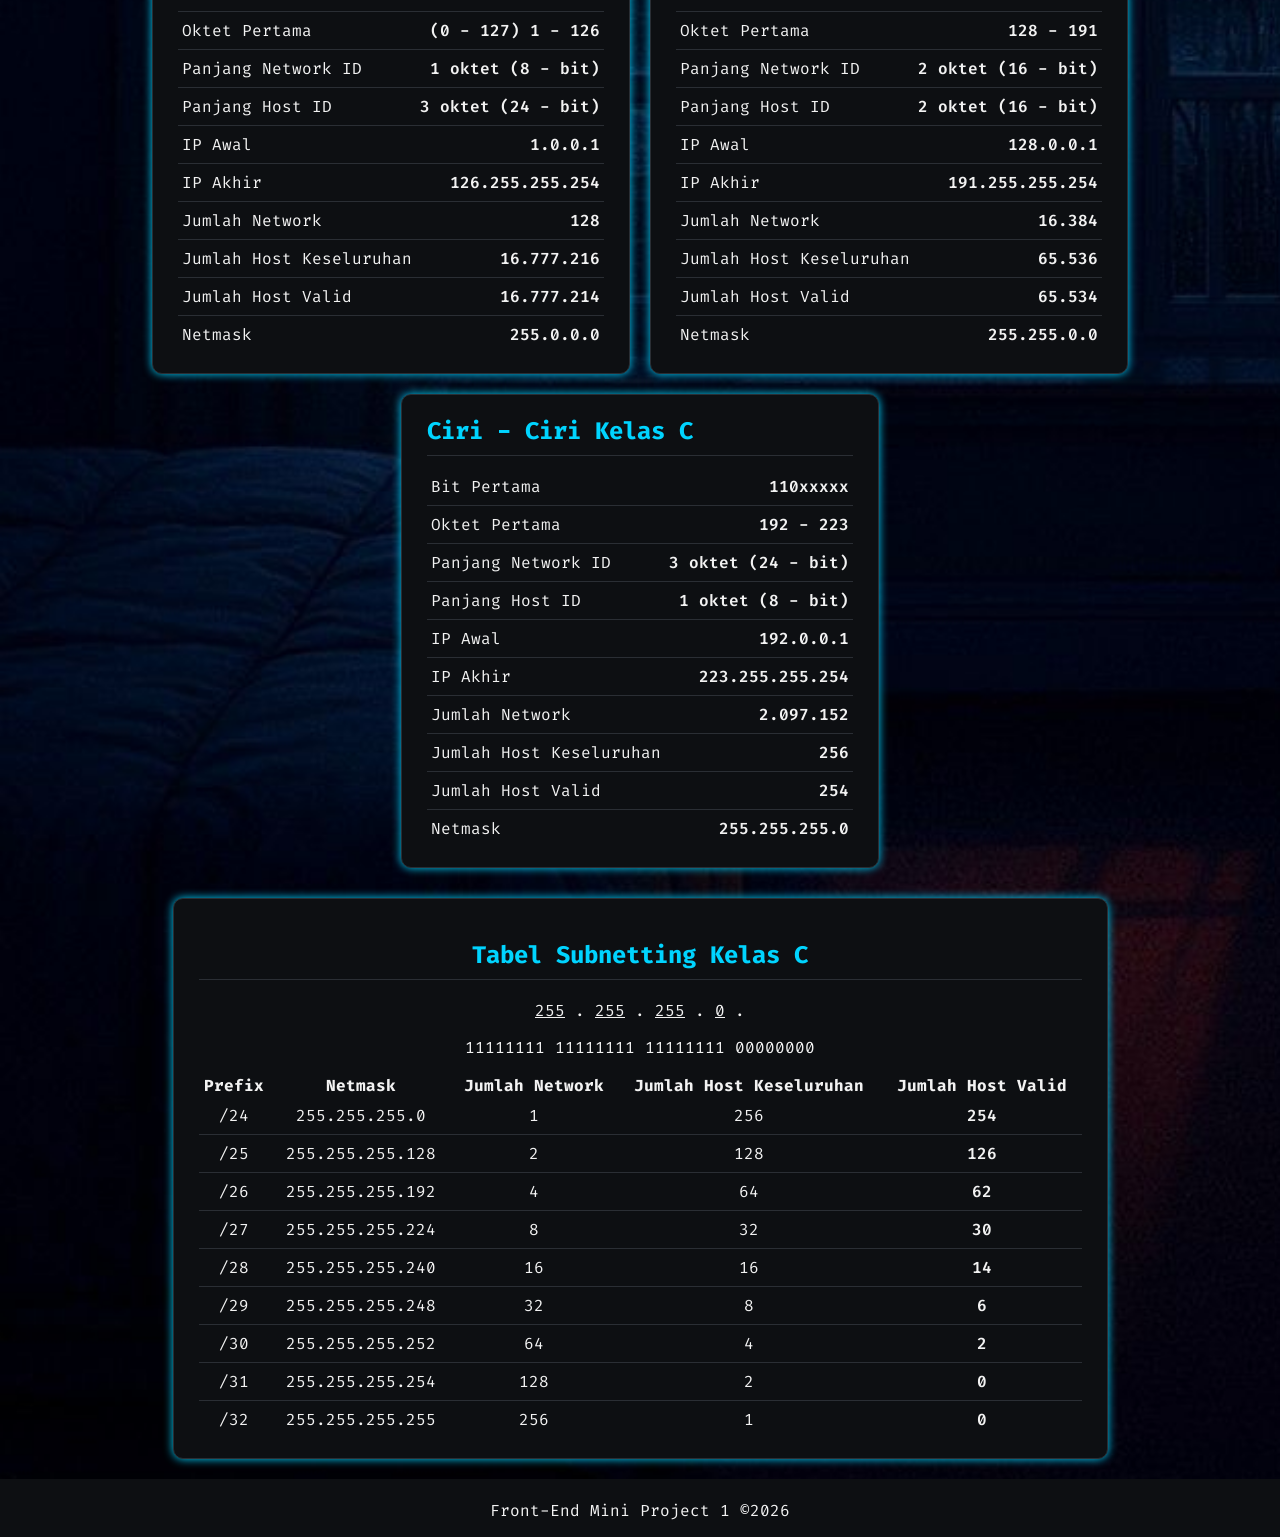
==== commit 3c0e3a88: "Fix: Layout HTML" ====
--- a/(IPv4)-Subnet-Analyzer/index.html
+++ b/(IPv4)-Subnet-Analyzer/index.html
@@ -24,39 +24,39 @@
     </nav>
 
     <div id="containerUtama">
- 
+
         <div id="kolomInput">
- 
+
             <!-- 1. Analyzer -->
             <div class="container" id="containerPertama">
                 <h2>1. Analyzer</h2>
                 <h3>Analyze IP Class</h3>
- 
+
                 <label for="analyzer-ip-address">IP Address:</label>
                 <input type="text" id="analyzer-ip-address" placeholder="Enter IP Address">
- 
+
                 <div>
                     <button type="button" id="btn-analyze">Analyze</button>
                     <button type="button" id="btn-clear-analyzer">Clear</button>
                 </div>
             </div>
- 
+
             <!-- 2. Konverter -->
             <div class="container" id="containerKedua">
                 <h2>2. Subnet Calculator</h2>
                 <h3>IPv4 Subnet Calculator</h3>
- 
+
                 <form id="calculator-form">
- 
+
                     <div>
                         <span>Network Class:</span>
                         <input type="radio" id="network-class-c" name="network-class" value="C" checked>
                         <label for="network-class-c">C</label>
                     </div>
- 
+
                     <div>
                         <label for="subnet-select">Subnet Prefix:</label>
- 
+
                         <select id="subnet-select" name="subnet">
                             <option value="32">255.255.255.255 /32</option>
                             <option value="31">255.255.255.254 /31</option>
@@ -68,31 +68,31 @@
                             <option value="25">255.255.255.128 /25</option>
                             <option value="24" selected>255.255.255.0 /24</option>
                         </select>
- 
+
                     </div>
- 
+
                     <div>
                         <label for="ip-address">IP Address:</label>
                         <input type="text" id="ip-address" name="ip_address" placeholder="192.168.1.10">
                     </div>
- 
+
                     <div>
                         <button type="button" id="btn-calculate">Calculate</button>
                         <button type="reset" id="btn-clear">Clear</button>
                     </div>
- 
+
                 </form>
- 
+
                 <p id="calculator-message" role="alert" hidden></p>
             </div>
- 
+
         </div>
- 
+
         <div id="kolomHasil">
- 
+
             <div class="result-box" id="resultAnalyzer" hidden>
                 <h2>Result Analyzer</h2>
- 
+
                 <table>
                     <tbody>
                         <tr>
@@ -104,16 +104,8 @@
                             <td id="analyzer-res-class">-</td>
                         </tr>
                         <tr>
-                            <td>IP Range:</td>
-                            <td id="analyzer-res-range">-</td>
-                        </tr>
-                        <tr>
                             <td>Network Address:</td>
                             <td id="analyzer-res-network">-</td>
-                        </tr>
-                        <tr>
-                            <td>Default Subnet Mask:</td>
-                            <td id="analyzer-res-netmask">-</td>
                         </tr>
                         <tr>
                             <td>Binary IP Address:</td>
@@ -122,57 +114,57 @@
                     </tbody>
                 </table>
             </div>
- 
+
             <div class="result-box" id="resultSubnet" hidden>
                 <h2>Result Subnet Kalkulator</h2>
- 
+
                 <table>
                     <tbody>
                         <tr>
                             <td>IP Address:</td>
                             <td id="res-ip">-</td>
                         </tr>
- 
+
                         <tr>
                             <td>Network Address:</td>
                             <td id="res-network">-</td>
                         </tr>
- 
+
                         <tr>
                             <td>Usable Host IP Range:</td>
                             <td id="res-range">-</td>
                         </tr>
- 
+
                         <tr>
                             <td>Broadcast Address:</td>
                             <td id="res-broadcast">-</td>
                         </tr>
- 
+
                         <tr>
                             <td>Total Number of Hosts:</td>
                             <td id="res-total-hosts">-</td>
                         </tr>
- 
+
                         <tr>
                             <td>Number of Usable Hosts:</td>
                             <td id="res-usable-hosts">-</td>
                         </tr>
- 
+
                         <tr>
                             <td>Subnet Mask:</td>
                             <td id="res-netmask">-</td>
                         </tr>
- 
+
                         <tr>
                             <td>Binary Subnet Mask:</td>
                             <td id="res-binary-netmask">-</td>
                         </tr>
- 
+
                         <tr>
                             <td>IP Class:</td>
                             <td id="res-class">-</td>
                         </tr>
- 
+
                         <tr>
                             <td>CIDR Notation / Short:</td>
                             <td id="res-cidr">-</td>
@@ -182,7 +174,7 @@
                             <td>IP Type: </td>
                             <td id="res-type">-</td>
                         </tr>
- 
+
                         <tr>
                             <td>Binary ID:</td>
                             <td id="res-binary-id">-</td>
@@ -190,9 +182,9 @@
                     </tbody>
                 </table>
             </div>
- 
+
         </div>
- 
+
     </div>
 
     <!-- Teori -->
@@ -223,6 +215,16 @@
 
                 <li><strong>Kelas B = 128 - 191</strong></li>
                 <li><strong>Kelas C = 192 - 223</strong></li>
+                <li><strong>Kelas D = 224 - 239 (Kelas Multicast/Kelompok)</strong>
+                    <ul>
+                        <li>Kelas Multicast digunakan untuk mengirim informasi ke host register</li>
+                    </ul>
+                </li>
+                <li><strong>Kelas E = 240 - 255 (Kelas Eksperimen)</strong>
+                    <ul>
+                        <li>Kelas Eksperimen dipersiapkan untuk penggunaan IP Address dimana yang akan datang</li>
+                    </ul>
+                </li>
             </ul>
         </section>
 
@@ -512,4 +514,4 @@
     <script src="index.js"></script>
 </body>
 
-</html>
+</html>
--- a/(IPv4)-Subnet-Analyzer/style.css
+++ b/(IPv4)-Subnet-Analyzer/style.css
@@ -228,7 +228,7 @@
     padding: 15px;
     border-radius: var(--radius-card);
     box-shadow: 0 0 10px var(--cyan);
-    padding-bottom: 62px;
+    padding-bottom: 95px;
     background-color: var(--black);
 }
 
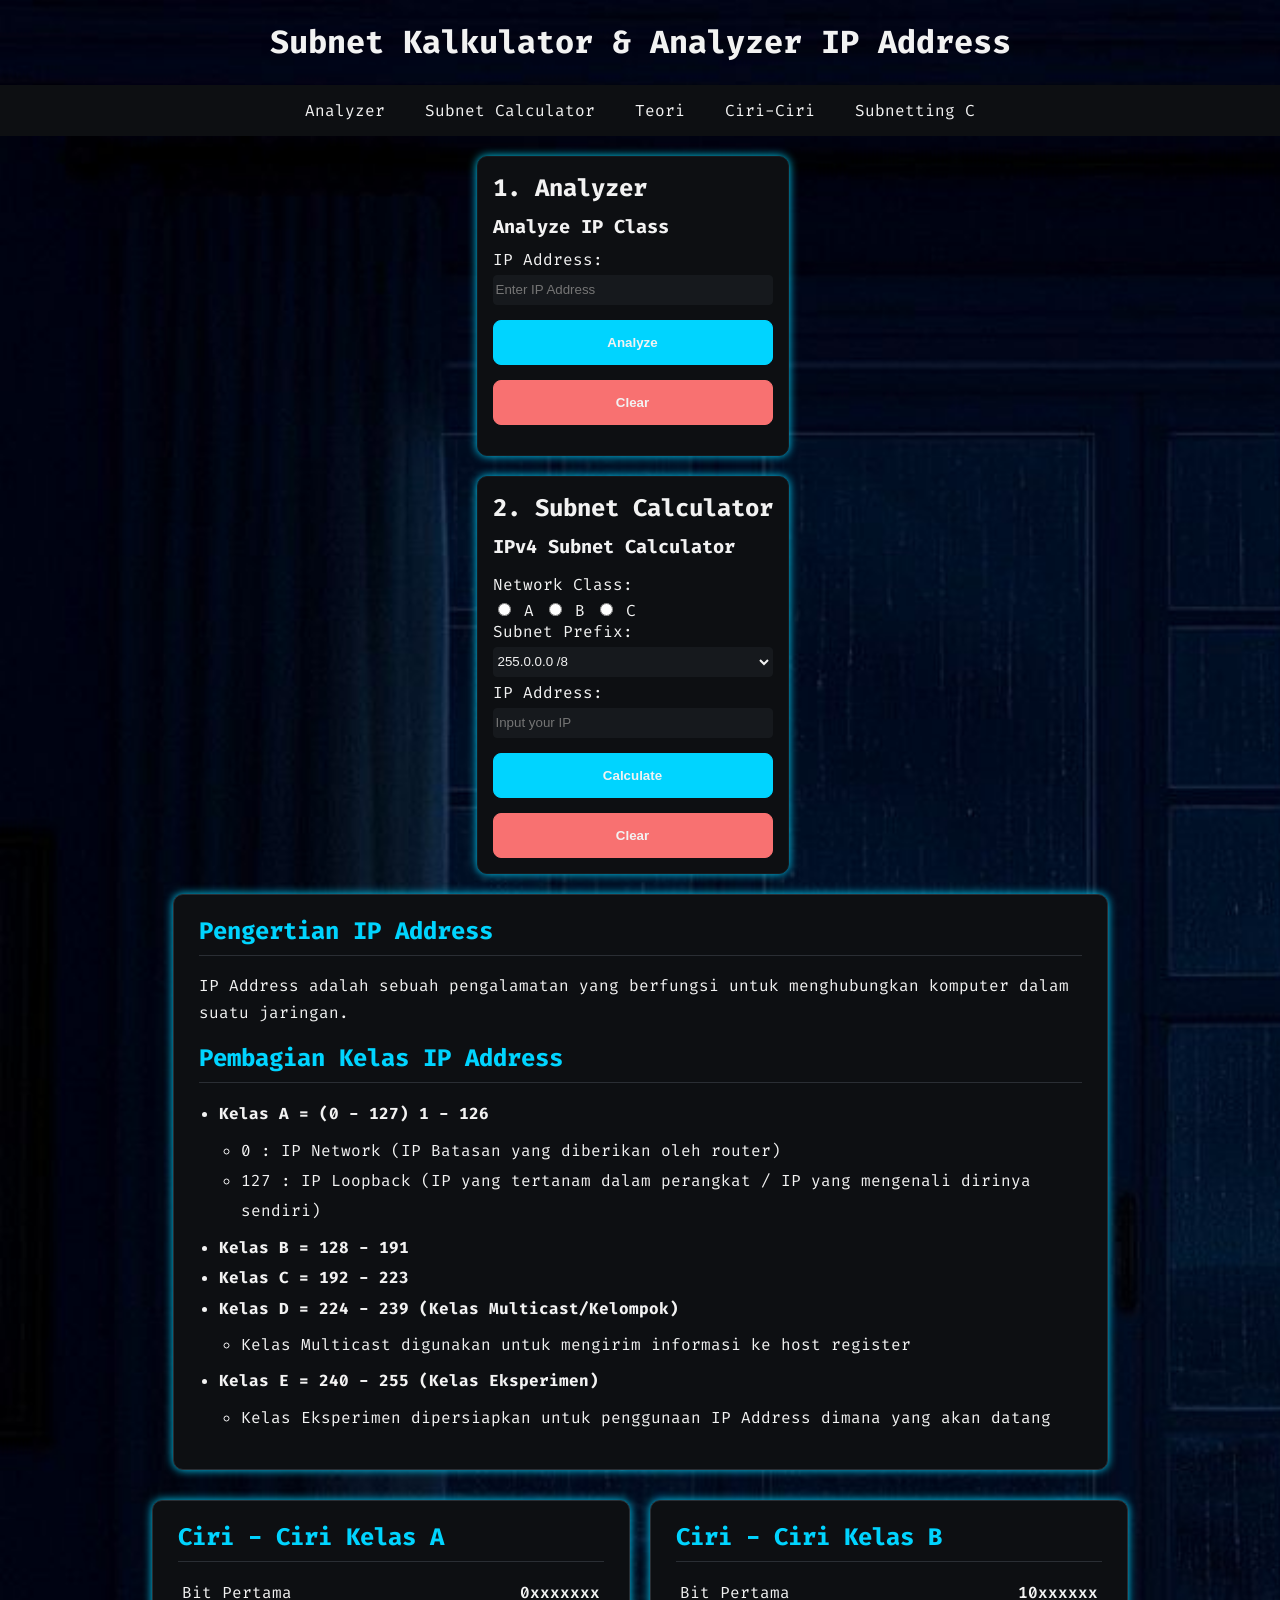
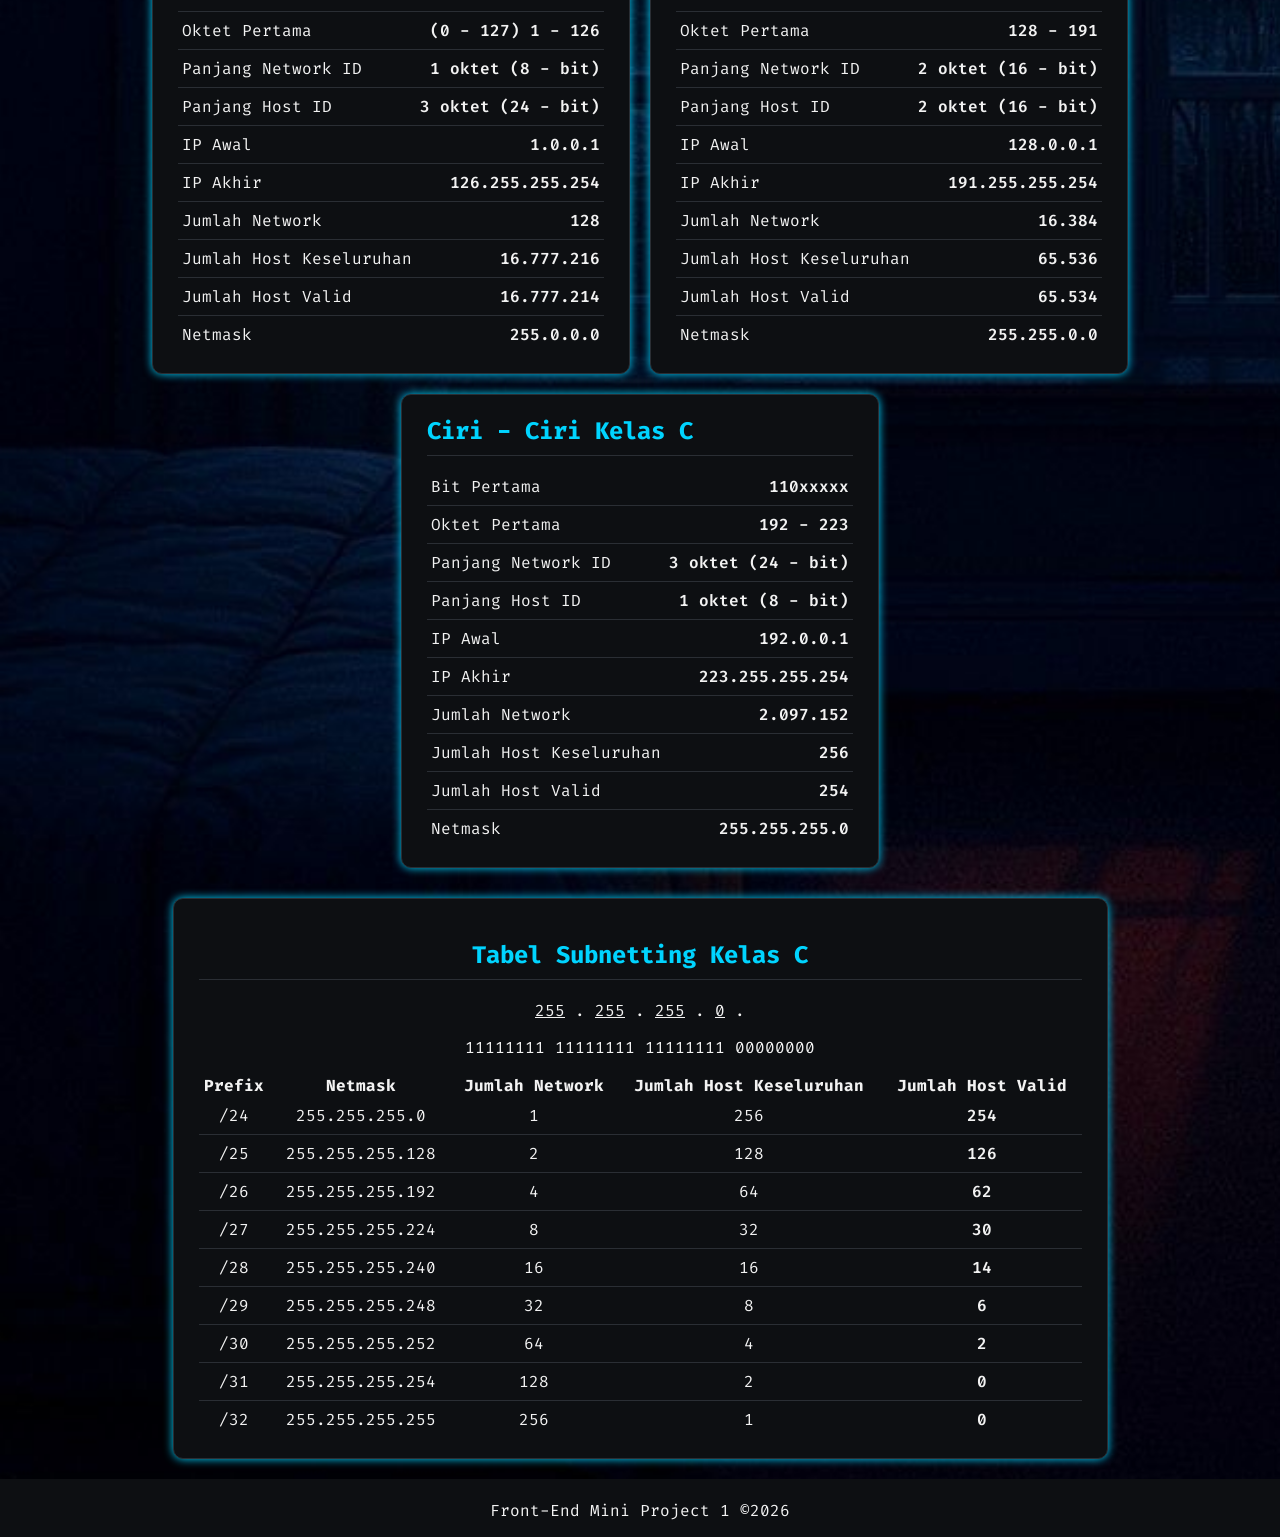
==== commit 54cadfed: "feat: adding new classes to subnet calculator" ====
--- a/(IPv4)-Subnet-Analyzer/index.html
+++ b/(IPv4)-Subnet-Analyzer/index.html
@@ -50,7 +50,11 @@
 
                     <div>
                         <span>Network Class:</span>
-                        <input type="radio" id="network-class-c" name="network-class" value="C" checked>
+                        <input type="radio" id="network-class-a" name="network-class" value="A">
+                        <label for="network-class-a">A</label>
+                        <input type="radio" id="network-class-b" name="network-class" value="B">
+                        <label for="network-class-b">B</label>
+                        <input type="radio" id="network-class-c" name="network-class" value="C">
                         <label for="network-class-c">C</label>
                     </div>
 
@@ -58,6 +62,7 @@
                         <label for="subnet-select">Subnet Prefix:</label>
 
                         <select id="subnet-select" name="subnet">
+                            <!-- Kelas C -->
                             <option value="32">255.255.255.255 /32</option>
                             <option value="31">255.255.255.254 /31</option>
                             <option value="30">255.255.255.252 /30</option>
@@ -66,14 +71,34 @@
                             <option value="27">255.255.255.224 /27</option>
                             <option value="26">255.255.255.192 /26</option>
                             <option value="25">255.255.255.128 /25</option>
-                            <option value="24" selected>255.255.255.0 /24</option>
+                            <option value="24">255.255.255.0 /24</option>
+
+                            <!-- Kelas B -->
+                            <option value="23">255.255.254.0 /23</option>
+                            <option value="22">255.255.252.0 /22</option>
+                            <option value="21">255.255.248.0 /21</option>
+                            <option value="20">255.255.240.0 /20</option>
+                            <option value="19">255.255.224.0 /19</option>
+                            <option value="18">255.255.192.0 /18</option>
+                            <option value="17">255.255.128.0 /17</option>
+                            <option value="16">255.255.0.0 /16</option>
+
+                            <!-- Kelas A -->
+                            <option value="15">255.254.0.0 /15</option>
+                            <option value="14">255.252.0.0 /14</option>
+                            <option value="13">255.248.0.0 /13</option>
+                            <option value="12">255.240.0.0 /12</option>
+                            <option value="11">255.224.0.0 /11</option>
+                            <option value="10">255.192.0.0 /10</option>
+                            <option value="9">255.128.0.0 /9</option>
+                            <option value="8" selected>255.0.0.0 /8</option>
                         </select>
 
                     </div>
 
                     <div>
                         <label for="ip-address">IP Address:</label>
-                        <input type="text" id="ip-address" name="ip_address" placeholder="192.168.1.10">
+                        <input type="text" id="ip-address" name="ip_address" placeholder="Input your IP  ">
                     </div>
 
                     <div>
--- a/(IPv4)-Subnet-Analyzer/style.css
+++ b/(IPv4)-Subnet-Analyzer/style.css
@@ -126,7 +126,7 @@
 #ip-address {
     display: flex;
     height: 30px;
-    width: 97%;
+    width: 100%;
     background-color: var(--blackp);
     border-radius: 4px;
     color: var(--white);
